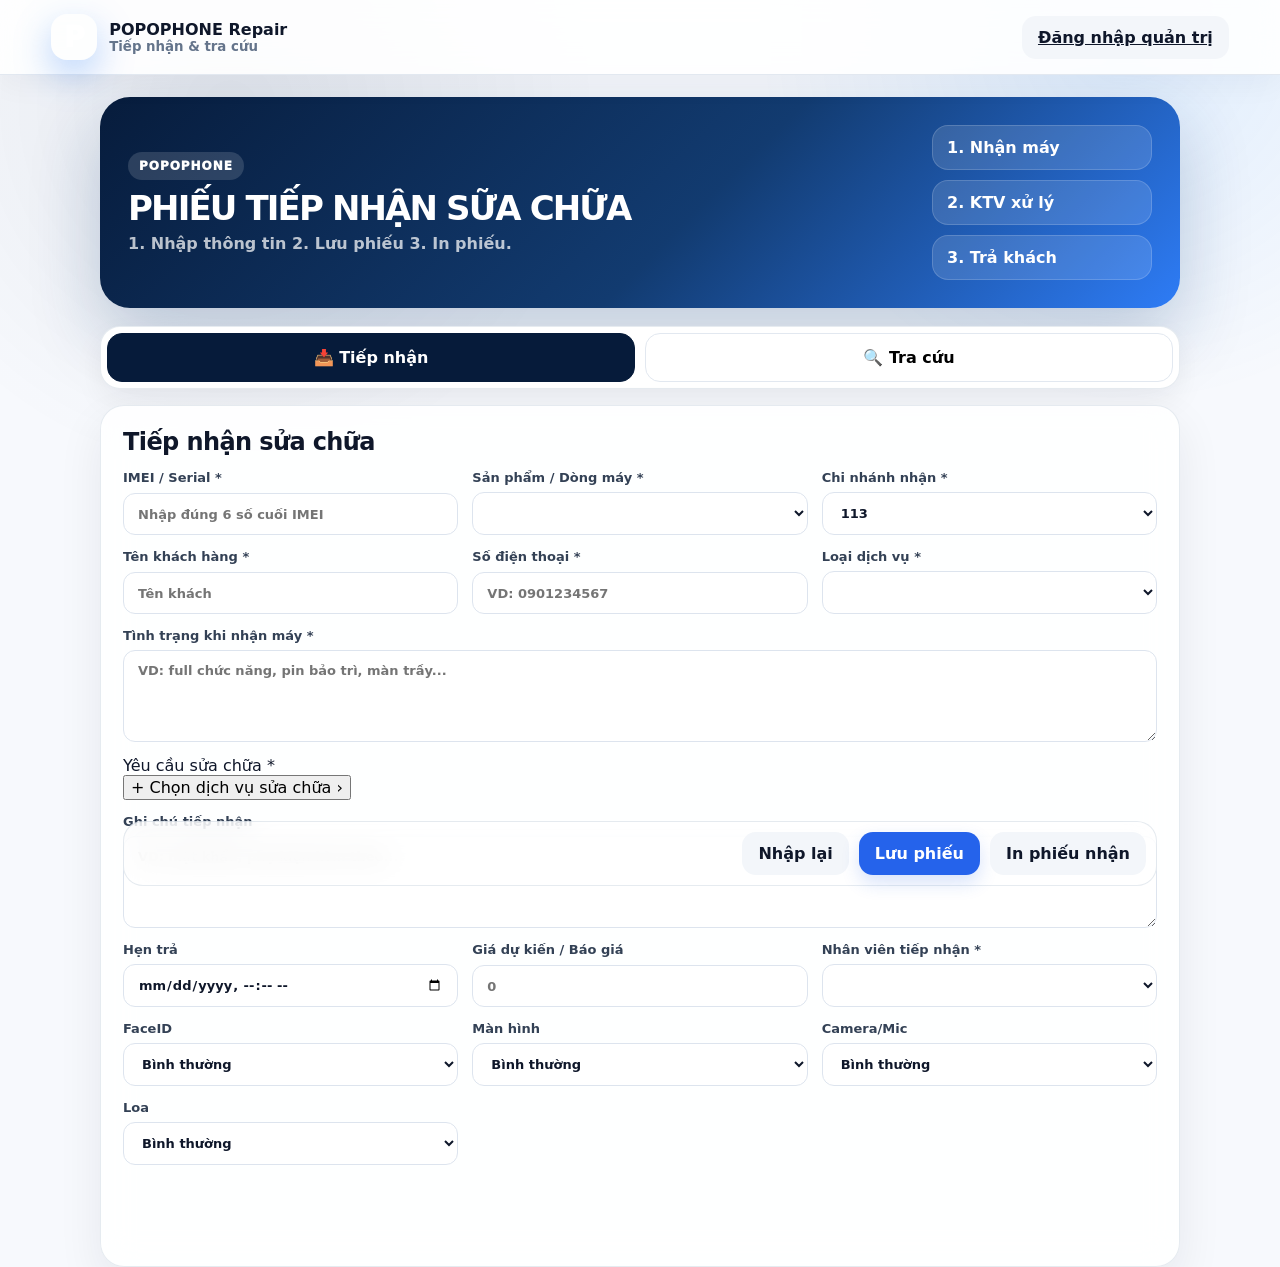
==== index.html @ 1d5d3e1b "Add files via upload" ====
<!DOCTYPE html>
<html lang="vi">
<head>
  <meta charset="UTF-8" />
  <meta name="viewport" content="width=device-width, initial-scale=1.0" />
  <title>POPOPHONE Repair</title>
  <link rel="stylesheet" href="css/style.css?v=16.0-mobile-sheet-ui" />
</head>
<body class="public-body">
  <header class="public-header">
    <div class="public-brand">
      <div class="brand-mark">P</div>
      <div>
        POPOPHONE Repair
        <small>Tiếp nhận & tra cứu</small>
      </div>
    </div>
    <a class="ghost-btn" href="login.html">Đăng nhập quản trị</a>
  </header>

  <main class="public-main">
    <section class="public-hero">
      <div>
        <span class="eyebrow">POPOPHONE</span>
        <h1>PHIẾU TIẾP NHẬN SỮA CHỮA</h1>
        <p>1. Nhập thông tin 2. Lưu phiếu 3. In phiếu.</p>
      </div>
      <div class="public-hero-steps">
        <span>1. Nhận máy</span>
        <span>2. KTV xử lý</span>
        <span>3. Trả khách</span>
      </div>
    </section>
    <div class="mobile-tabs">
      <button class="active" data-public-tab="receive">📥 Tiếp nhận</button>
      <button data-public-tab="search">🔍 Tra cứu</button>
    </div>

    <section id="receive" class="public-tab form-panel">
      <div class="panel-head">
        <div>
          <h2>Tiếp nhận sửa chữa</h2>
        </div>
      </div>

      <form id="receiveForm" class="form-grid">
        <label>
          <span>IMEI / Serial *</span>
          <input name="imei" required inputmode="numeric" maxlength="6" pattern="\d{6}" placeholder="Nhập đúng 6 số cuối IMEI" autocomplete="off" />
          
        </label>

        <label>
          <span>Sản phẩm / Dòng máy *</span>
          <select name="product" id="receiveProduct" required></select>
        </label>

        <label>
          <span>Chi nhánh nhận *</span>
          <select name="branch" required>
            <option>113</option>
            <option>148</option>
          </select>
        </label>

        <label>
          <span>Tên khách hàng *</span>
          <input name="customer" required placeholder="Tên khách" />
        </label>

        <label>
          <span>Số điện thoại *</span>
          <input name="phone" required inputmode="numeric" maxlength="10" pattern="0\d{9}" placeholder="VD: 0901234567" autocomplete="off" />
          
        </label>

        <label>
          <span>Loại dịch vụ *</span>
          <select name="serviceType" id="receiveServiceType" required></select>
        </label>

        <label class="span-3">
          <span>Tình trạng khi nhận máy *</span>
          <textarea name="receiveStatus" required placeholder="VD: full chức năng, pin bảo trì, màn trầy..."></textarea>
        </label>

        <div class="span-3 form-field request-field">
          <span>Yêu cầu sửa chữa *</span>
          <div class="multi-service" id="receiveRequestBox">
            <button type="button" class="multi-service-trigger" id="receiveRequestTrigger" onclick="openServicePicker(event)">
              <span id="receiveRequestTriggerText">+ Chọn dịch vụ sửa chữa</span>
              <span class="multi-service-trigger-arrow" aria-hidden="true">›</span>
            </button>
            <div class="multi-service-tags" id="receiveRequestTags"></div>

          </div>
          <input type="hidden" name="request" id="receiveRequest" value="" />
        </div>

        <label class="span-3">
          <span>Ghi chú tiếp nhận</span>
          <textarea name="receiveNote" placeholder="VD: mật khẩu, phụ kiện kèm theo..."></textarea>
        </label>

        <label>
          <span>Hẹn trả</span>
          <input name="appointment" type="datetime-local" />
        </label>

        <label>
          <span>Giá dự kiến / Báo giá</span>
          <input name="estimate" type="number" placeholder="0" />
        </label>

        <label>
          <span>Nhân viên tiếp nhận *</span>
          <select name="staff" id="receiveStaff" required></select>
        </label>

        <label>
          <span>FaceID</span>
          <select name="faceId">
            <option>Bình thường</option>
            <option>Lỗi</option>
            <option>Không test được</option>
          </select>
        </label>

        <label>
          <span>Màn hình</span>
          <select name="screen">
            <option>Bình thường</option>
            <option>Lỗi</option>
            <option>Không test được</option>
          </select>
        </label>

        <label>
          <span>Camera/Mic</span>
          <select name="cameraMic">
            <option>Bình thường</option>
            <option>Lỗi</option>
            <option>Không test được</option>
          </select>
        </label>

        <label>
          <span>Loa</span>
          <select name="speaker">
            <option>Bình thường</option>
            <option>Lỗi</option>
            <option>Không test được</option>
          </select>
        </label>

        <div class="form-actions">
          <button type="reset" class="ghost-btn">Nhập lại</button>
          <button type="submit" class="primary-btn">Lưu phiếu</button>
          <button id="btnPrint" type="button" class="ghost-btn">In phiếu nhận</button>
        </div>
      </form>
    </section>

    <section id="search" class="public-tab form-panel hidden">
      <div class="panel-head">
        <div>
          <h2>Tra cứu sửa chữa</h2>
          <p>Tìm nhanh theo mã sửa chữa, IMEI, SĐT hoặc tên khách hàng.</p>
        </div>
      </div>

      <div class="search-row" style="grid-template-columns: 1fr auto;">
        <input id="publicKeyword" placeholder="Nhập mã SC / IMEI / SĐT / tên khách" />
        <button class="primary-btn" onclick="publicSearch()">Tìm</button>
      </div>

      <div class="table-wrap">
        <table>
          <thead>
            <tr>
              <th>Mã</th>
              <th>Máy</th>
              <th>Khách</th>
              <th>SĐT</th>
              <th>Dịch vụ sửa chữa</th>
              <th>Trạng thái</th>
              <th>Hẹn trả</th>
              <th>Báo giá</th>
              <th>Thao tác</th>
            </tr>
          </thead>
          <tbody id="publicResults">
            <tr><td colspan="9">Nhập từ khóa để tra cứu.</td></tr>
          </tbody>
        </table>
      </div>
    </section>
  </main>


  <div id="modal" class="modal"></div>
  <div id="printArea" class="print-area"></div>

  <script src="js/config.js"></script>
  <script src="js/mock.js"></script>
  <script src="js/public.js?v=17.0-service-picker"></script>
</body>
</html>
---- css/style.css ----
:root {
  --navy: #061b3a;
  --navy-2: #09295a;
  --blue: #0a84ff;
  --blue-2: #e8f2ff;
  --green: #16a34a;
  --yellow: #f59e0b;
  --red: #ef4444;
  --bg: #f5f7fb;
  --card: #ffffff;
  --text: #0f172a;
  --muted: #64748b;
  --line: #e2e8f0;
  --shadow: 0 24px 60px rgba(15, 23, 42, 0.08);
  --radius: 24px;
}

* {
  box-sizing: border-box;
}

body {
  margin: 0;
  font-family: Inter, ui-sans-serif, system-ui, -apple-system, BlinkMacSystemFont, "Segoe UI", sans-serif;
  background: var(--bg);
  color: var(--text);
}

button,
input,
select,
textarea {
  font: inherit;
}

button {
  cursor: pointer;
}

.hidden {
  display: none !important;
}

.primary-btn,
.ghost-btn,
.danger-btn,
.success-btn {
  border: 0;
  border-radius: 14px;
  padding: 12px 16px;
  font-weight: 800;
  transition: .18s ease;
  white-space: nowrap;
}

.primary-btn {
  background: linear-gradient(135deg, var(--navy), var(--blue));
  color: #fff;
  box-shadow: 0 12px 30px rgba(10, 132, 255, .22);
}

.success-btn {
  background: #dcfce7;
  color: #166534;
}

.danger-btn {
  background: #fee2e2;
  color: #991b1b;
}

.ghost-btn {
  background: #f1f5f9;
  color: #0f172a;
}

.primary-btn:hover,
.ghost-btn:hover,
.success-btn:hover,
.danger-btn:hover {
  transform: translateY(-1px);
}

input,
select,
textarea {
  width: 100%;
  border: 1px solid var(--line);
  border-radius: 14px;
  padding: 12px 14px;
  outline: none;
  background: #fff;
  color: var(--text);
}

textarea {
  min-height: 92px;
  resize: vertical;
}

input:focus,
select:focus,
textarea:focus {
  border-color: var(--blue);
  box-shadow: 0 0 0 4px rgba(10, 132, 255, .12);
}

.login-page {
  min-height: 100vh;
  display: grid;
  place-items: center;
  background:
    radial-gradient(circle at top left, rgba(10, 132, 255, .22), transparent 36%),
    linear-gradient(135deg, #061b3a, #0a2b5f 45%, #f8fafc 45%);
}

.login-shell {
  width: min(460px, calc(100% - 28px));
}

.login-card {
  background: rgba(255, 255, 255, .92);
  backdrop-filter: blur(18px);
  border: 1px solid rgba(255, 255, 255, .72);
  border-radius: 32px;
  box-shadow: var(--shadow);
  padding: 34px;
  text-align: center;
}

.login-logo,
.brand-mark {
  width: 58px;
  height: 58px;
  border-radius: 20px;
  display: grid;
  place-items: center;
  margin: 0 auto 16px;
  background: linear-gradient(135deg, var(--navy), var(--blue));
  color: #fff;
  font-weight: 950;
  font-size: 28px;
}

.login-card h1 {
  margin: 0;
  font-size: 25px;
  letter-spacing: -.6px;
}

.login-card p {
  color: var(--muted);
  margin: 8px 0 22px;
}

.login-form {
  display: grid;
  gap: 12px;
}

.login-demo {
  display: grid;
  gap: 5px;
  margin: 18px 0;
  padding: 14px;
  border-radius: 18px;
  background: #f8fafc;
  color: var(--muted);
  text-align: left;
  font-size: 14px;
}

.back-link {
  color: var(--blue);
  text-decoration: none;
  font-weight: 700;
}

.public-body {
  min-height: 100vh;
  background: #f7f9fd;
}

.public-header {
  position: sticky;
  top: 0;
  z-index: 10;
  display: flex;
  align-items: center;
  justify-content: space-between;
  gap: 14px;
  padding: 14px max(18px, 4vw);
  background: rgba(255, 255, 255, .88);
  backdrop-filter: blur(16px);
  border-bottom: 1px solid var(--line);
}

.public-brand {
  display: flex;
  align-items: center;
  gap: 12px;
  font-weight: 900;
}

.public-brand small {
  display: block;
  color: var(--muted);
  font-weight: 700;
}

.public-main {
  width: min(1080px, calc(100% - 28px));
  margin: 22px auto 60px;
}

.mobile-tabs {
  display: grid;
  grid-template-columns: repeat(2, 1fr);
  gap: 10px;
  margin-bottom: 16px;
}

.mobile-tabs button {
  border: 1px solid var(--line);
  border-radius: 18px;
  background: #fff;
  padding: 14px;
  font-weight: 900;
}

.mobile-tabs button.active {
  background: var(--navy);
  color: #fff;
  border-color: var(--navy);
}

.panel,
.form-panel,
.detail-card {
  background: var(--card);
  border: 1px solid var(--line);
  border-radius: var(--radius);
  box-shadow: 0 14px 44px rgba(15, 23, 42, .05);
}

.form-panel {
  padding: 22px;
}

.panel {
  padding: 20px;
}

.panel-head {
  display: flex;
  align-items: flex-start;
  justify-content: space-between;
  gap: 12px;
  margin-bottom: 16px;
}

.panel h2,
.panel h3,
.form-panel h2,
.form-panel h3 {
  margin: 0;
  letter-spacing: -.4px;
}

.panel p,
.form-panel p {
  color: var(--muted);
  margin: 6px 0 0;
}

.form-grid {
  display: grid;
  grid-template-columns: repeat(3, 1fr);
  gap: 14px;
}

.form-grid label {
  display: grid;
  gap: 7px;
  font-size: 13px;
  color: var(--muted);
  font-weight: 800;
}

.span-2 {
  grid-column: span 2;
}

.span-3 {
  grid-column: 1 / -1;
}

.form-actions {
  display: flex;
  gap: 10px;
  justify-content: flex-end;
  grid-column: 1 / -1;
}

.search-row,
.filter-row {
  display: grid;
  grid-template-columns: 2fr repeat(5, 1fr) auto;
  gap: 10px;
  margin-bottom: 14px;
}

.app-shell {
  display: grid;
  grid-template-columns: 280px 1fr;
  min-height: 100vh;
}

.sidebar {
  position: sticky;
  top: 0;
  height: 100vh;
  padding: 22px;
  background: #071b38;
  color: #fff;
  display: flex;
  flex-direction: column;
  gap: 22px;
}

.brand {
  display: flex;
  align-items: center;
  gap: 12px;
}

.brand-mark {
  margin: 0;
  width: 46px;
  height: 46px;
  border-radius: 16px;
  background: rgba(255, 255, 255, .13);
}

.brand h1 {
  margin: 0;
  font-size: 18px;
}

.brand p {
  margin: 2px 0 0;
  color: rgba(255, 255, 255, .7);
  font-size: 13px;
}

.nav {
  display: grid;
  gap: 8px;
}

.nav button {
  text-align: left;
  border: 0;
  padding: 13px 14px;
  border-radius: 16px;
  color: rgba(255, 255, 255, .82);
  background: transparent;
  font-weight: 800;
}

.nav button.active,
.nav button:hover {
  background: rgba(255, 255, 255, .12);
  color: #fff;
}

.user-card {
  margin-top: auto;
  padding: 14px;
  border-radius: 18px;
  background: rgba(255, 255, 255, .1);
}

.user-card b,
.user-card small {
  display: block;
}

.user-card small {
  color: rgba(255, 255, 255, .68);
  margin: 4px 0 12px;
}

.content {
  padding: 24px;
  overflow: hidden;
}

.topbar {
  display: flex;
  justify-content: space-between;
  gap: 16px;
  align-items: center;
  margin-bottom: 20px;
}

.topbar h1 {
  margin: 0;
  font-size: 28px;
  letter-spacing: -.7px;
}

.topbar p {
  margin: 5px 0 0;
  color: var(--muted);
}

.top-actions {
  display: flex;
  gap: 10px;
}

.tab {
  display: none;
}

.tab.active {
  display: block;
}

.kpi-grid {
  display: grid;
  grid-template-columns: repeat(5, 1fr);
  gap: 14px;
  margin-bottom: 16px;
}

.kpi-card {
  background: #fff;
  border: 1px solid var(--line);
  border-radius: 22px;
  padding: 18px;
  box-shadow: 0 12px 34px rgba(15, 23, 42, .05);
}

.kpi-card span {
  display: block;
  color: var(--muted);
  font-weight: 800;
  font-size: 13px;
}

.kpi-card b {
  display: block;
  margin-top: 8px;
  font-size: 28px;
  letter-spacing: -.9px;
}

.kpi-card.danger b {
  color: var(--red);
}

.kpi-card.warn b {
  color: var(--yellow);
}

.dashboard-grid-2 {
  display: grid;
  grid-template-columns: 1.1fr .9fr;
  gap: 16px;
  margin-bottom: 16px;
}

.dashboard-grid-3 {
  display: grid;
  grid-template-columns: repeat(3, 1fr);
  gap: 16px;
  margin-bottom: 16px;
}

.full-width {
  grid-column: 1 / -1;
  margin-bottom: 16px;
}

.table-wrap {
  width: 100%;
  overflow-x: auto;
  border: 1px solid var(--line);
  border-radius: 18px;
  background: #fff;
}

table {
  width: 100%;
  border-collapse: collapse;
  min-width: 860px;
}

th,
td {
  padding: 13px 14px;
  border-bottom: 1px solid var(--line);
  text-align: left;
  vertical-align: middle;
  white-space: nowrap;
}

th {
  background: #f8fafc;
  color: #475569;
  font-size: 12px;
  text-transform: uppercase;
  letter-spacing: .04em;
}

tbody tr:hover {
  background: #f8fafc;
}

.status-pill,
.role-pill {
  display: inline-flex;
  align-items: center;
  border-radius: 999px;
  padding: 6px 10px;
  background: #f1f5f9;
  font-size: 12px;
  font-weight: 900;
}

.status-pill.done {
  background: #dcfce7;
  color: #166534;
}

.status-pill.wait {
  background: #fef3c7;
  color: #92400e;
}

.status-pill.danger {
  background: #fee2e2;
  color: #991b1b;
}

.action-group {
  display: flex;
  gap: 7px;
}

.action-group button {
  padding: 8px 10px;
  border-radius: 11px;
  border: 1px solid var(--line);
  background: #fff;
  font-weight: 800;
}

.rank-list,
.service-type-list {
  display: grid;
  gap: 10px;
}

.rank-row,
.type-row {
  display: grid;
  grid-template-columns: 1fr auto;
  gap: 12px;
  align-items: center;
}

.type-bar {
  grid-column: 1 / -1;
  height: 9px;
  background: #e2e8f0;
  border-radius: 999px;
  overflow: hidden;
}

.type-bar i {
  display: block;
  height: 100%;
  background: linear-gradient(90deg, var(--navy), var(--blue));
}

.matrix-toolbar {
  display: grid;
  grid-template-columns: 1.4fr 1.4fr 120px;
  gap: 10px;
  margin-bottom: 12px;
}

.matrix-table th:first-child,
.matrix-table td:first-child {
  position: sticky;
  left: 0;
  background: #fff;
  z-index: 2;
  font-weight: 900;
}

.matrix-table th:first-child {
  background: #f8fafc;
}

.heat-0 {
  background: #fff;
}

.heat-1 {
  background: #eff6ff;
}

.heat-2 {
  background: #bfdbfe;
}

.heat-3 {
  background: #60a5fa;
  color: #fff;
  font-weight: 900;
}

.heat-4 {
  background: #1d4ed8;
  color: #fff;
  font-weight: 900;
}

.material-summary {
  display: grid;
  grid-template-columns: repeat(3, 1fr);
  gap: 10px;
  margin-bottom: 12px;
}

.material-summary div {
  padding: 14px;
  border-radius: 18px;
  background: #f8fafc;
}

.mobile-list {
  display: grid;
  gap: 10px;
}

.job-card {
  border: 1px solid var(--line);
  border-radius: 20px;
  background: #fff;
  padding: 14px;
  display: grid;
  gap: 10px;
}

.job-card h3 {
  margin: 0;
  font-size: 18px;
}

.job-meta {
  display: grid;
  grid-template-columns: repeat(2, 1fr);
  gap: 8px;
  color: var(--muted);
  font-size: 13px;
}

.modal {
  position: fixed;
  inset: 0;
  z-index: 50;
  display: none;
  align-items: center;
  justify-content: center;
  background: rgba(2, 6, 23, .58);
  padding: 18px;
}

.modal.show {
  display: flex;
}

.modal-card {
  width: min(1000px, 100%);
  max-height: 92vh;
  overflow: auto;
  background: #fff;
  border-radius: 28px;
  box-shadow: var(--shadow);
  padding: 22px;
}

.detail-hero {
  display: flex;
  justify-content: space-between;
  gap: 14px;
  padding: 18px;
  border-radius: 22px;
  background: linear-gradient(135deg, #f8fafc, #eef6ff);
  margin-bottom: 16px;
}

.timeline {
  display: grid;
  gap: 10px;
}

.timeline-row {
  display: grid;
  grid-template-columns: 130px 1fr;
  gap: 12px;
  align-items: start;
  border-left: 3px solid #dbeafe;
  padding-left: 12px;
}

.toast {
  position: fixed;
  right: 18px;
  bottom: 18px;
  z-index: 80;
  transform: translateY(20px);
  opacity: 0;
  pointer-events: none;
  background: #0f172a;
  color: #fff;
  border-radius: 16px;
  padding: 14px 16px;
  box-shadow: var(--shadow);
  transition: .18s ease;
  font-weight: 800;
}

.toast.show {
  transform: translateY(0);
  opacity: 1;
}

.toast.error {
  background: #991b1b;
}

.print-area {
  display: none;
}

@media print {
  body * {
    visibility: hidden;
  }

  .print-area,
  .print-area * {
    visibility: visible;
  }

  .print-area {
    display: block;
    position: absolute;
    inset: 0;
    padding: 24px;
    background: #fff;
  }
}

@media (max-width: 980px) {
  .app-shell {
    grid-template-columns: 1fr;
  }

  .sidebar {
    position: static;
    height: auto;
    padding: 12px;
    flex-direction: row;
    align-items: center;
    overflow-x: auto;
  }

  .brand p,
  .user-card {
    display: none;
  }

  .nav {
    display: flex;
    overflow-x: auto;
  }

  .nav button {
    white-space: nowrap;
  }

  .content {
    padding: 14px;
  }

  .topbar {
    align-items: flex-start;
    flex-direction: column;
  }

  .kpi-grid,
  .dashboard-grid-2,
  .dashboard-grid-3,
  .form-grid {
    grid-template-columns: 1fr;
  }

  .span-2,
  .span-3 {
    grid-column: auto;
  }

  .search-row,
  .filter-row,
  .matrix-toolbar {
    grid-template-columns: 1fr;
  }

  .desktop-only {
    display: none !important;
  }

  .panel,
  .form-panel {
    padding: 16px;
    border-radius: 20px;
  }

  .kpi-card b {
    font-size: 24px;
  }
}

/* V9.1 FINAL + Multi Service/Material */
.modal-card.wide{max-width:980px;width:min(980px,96vw)}
.kpi-grid.compact{grid-template-columns:repeat(auto-fit,minmax(145px,1fr));gap:12px}
.check-list{max-height:320px;overflow:auto;border:1px solid #e5e7eb;border-radius:16px;padding:10px;background:#f8fafc;display:grid;grid-template-columns:repeat(auto-fit,minmax(210px,1fr));gap:8px}
.check-row{display:grid;grid-template-columns:auto 1fr auto;gap:8px;align-items:center;padding:10px;border-radius:12px;background:#fff;border:1px solid #eef2f7;cursor:pointer}
.check-row:hover{border-color:#0a84ff;box-shadow:0 6px 16px rgba(15,23,42,.08)}
.check-row input{width:auto;margin:0}
.check-row small{color:#64748b;font-size:12px}
.sub-head{display:flex;justify-content:space-between;align-items:center;margin:8px 0 10px}
.material-lines{display:flex;flex-direction:column;gap:8px}
.material-row{display:grid;grid-template-columns:1fr 1.7fr .6fr .9fr 1fr auto;gap:8px;align-items:center;padding:10px;border:1px solid #e5e7eb;border-radius:14px;background:#f8fafc}
.cost-preview{margin-top:12px;display:flex;gap:14px;justify-content:flex-end;color:#334155}
.cost-preview b{color:#0f172a}
@media(max-width:760px){.material-row{grid-template-columns:1fr}.check-list{grid-template-columns:1fr}.modal-card.wide{width:96vw}.top-summary-grid{grid-template-columns:1fr!important}}

/* V9.1 public search service visibility */
.service-cell {
  max-width: 260px;
  min-width: 180px;
  white-space: normal;
  line-height: 1.45;
  font-weight: 700;
  color: #0f2748;
}
@media (max-width: 760px) {
  .service-cell { min-width: 220px; }
}

/* V9.2 Enterprise timeline + permission UI */
.lock-note{color:#64748b;font-size:11px;font-weight:700}
.job-head{display:flex;align-items:flex-start;justify-content:space-between;gap:12px}
.detail-header{display:flex;align-items:flex-start;justify-content:space-between;gap:16px;padding-bottom:16px;border-bottom:1px solid #e5e7eb;margin-bottom:16px}
.detail-header h2{margin:0 0 4px;font-size:24px;color:#0f172a}
.detail-header p{margin:0;color:#64748b}
.detail-grid{display:grid;grid-template-columns:repeat(3,minmax(0,1fr));gap:16px;margin:16px 0}
.detail-grid section{background:#f8fafc;border:1px solid #e5e7eb;border-radius:18px;padding:16px}
.detail-grid h3,.timeline-box h3{margin:0 0 10px;color:#0f172a}
.detail-grid p{margin:6px 0;color:#334155}
.detail-grid ul{margin:0;padding-left:18px;color:#334155;line-height:1.7}
.timeline-box{margin-top:16px;background:#fff;border:1px solid #e5e7eb;border-radius:20px;padding:18px}
.timeline{position:relative;display:flex;flex-direction:column;gap:14px}
.timeline-item{display:grid;grid-template-columns:22px 1fr;gap:10px;position:relative}
.timeline-item:before{content:"";position:absolute;left:10px;top:20px;bottom:-18px;width:2px;background:#e2e8f0}
.timeline-item:last-child:before{display:none}
.timeline-dot{width:12px;height:12px;border-radius:999px;background:#0a84ff;margin-top:4px;box-shadow:0 0 0 4px #dbeafe}
.timeline-item b{display:block;color:#0f172a;margin-bottom:4px}
.timeline-item p{margin:0;color:#334155}
.timeline-item small{color:#64748b}
@media(max-width:900px){.detail-grid{grid-template-columns:1fr}.detail-header{flex-direction:column}.detail-header h2{font-size:20px}}


/* V9.2 Enterprise final polish - work queues + modern lists */
.queue-section { margin: 0 0 18px; }
.queue-section h3 { display:flex; align-items:center; justify-content:space-between; margin: 0 0 10px; font-size: 16px; color: #0f172a; }
.queue-section h3 span { background:#eff6ff; color:#0b4aa2; border:1px solid #dbeafe; padding:4px 10px; border-radius:999px; font-size:12px; }
.queue-grid, .cost-board { display:grid; grid-template-columns: repeat(auto-fill,minmax(310px,1fr)); gap: 12px; }
.modern-card { border:1px solid #e2e8f0; background: linear-gradient(180deg,#ffffff,#fbfdff); box-shadow: 0 10px 24px rgba(15,23,42,.05); transition:.16s ease; }
.modern-card:hover { transform: translateY(-1px); box-shadow: 0 14px 32px rgba(15,23,42,.09); border-color:#bfdbfe; }
.job-head p { margin: 4px 0 0; color:#64748b; font-size:12px; }
.warning-line { display:flex; flex-wrap:wrap; gap:6px; }
.warn-chip { display:inline-flex; align-items:center; border-radius:999px; background:#fff7ed; color:#9a3412; border:1px solid #fed7aa; padding:5px 8px; font-size:12px; font-weight:800; }
.data-chip.lock { display:inline-flex; margin-top:6px; padding:3px 8px; border-radius:999px; background:#f1f5f9; color:#64748b; font-size:11px; font-weight:900; }
.code-text { letter-spacing:.02em; color:#0f2748; }
.mini-btn { border:1px solid #dbe3ef!important; background:#fff!important; color:#0f172a; border-radius:12px!important; padding:8px 11px!important; font-weight:900!important; }
.mini-btn.primary { background:#0a84ff!important; border-color:#0a84ff!important; color:#fff!important; }
.mini-btn.money { background:#0f2748!important; border-color:#0f2748!important; color:#fff!important; }
.mini-btn.done { background:#16a34a!important; border-color:#16a34a!important; color:#fff!important; }
.repair-table th, .repair-table td { padding: 12px 13px; }
.repair-table tbody tr { transition:.12s ease; }
.repair-table tbody tr:hover { background:#f0f7ff; }
.cost-card { display:grid; gap:9px; padding:14px; border-radius:20px; }
.cost-line { display:flex; justify-content:space-between; align-items:center; gap:12px; padding:8px 10px; border-radius:13px; background:#f8fafc; color:#475569; }
.cost-line b { color:#0f172a; }
@media (max-width: 760px) {
  .queue-grid, .cost-board { grid-template-columns:1fr; }
  .action-group { flex-wrap:wrap; }
}

/* Patch: fix KPI money overflow + admin finance cards */
.kpi-card {
  min-width: 0;
  overflow: hidden;
}
.kpi-card b {
  max-width: 100%;
  white-space: nowrap;
  overflow: hidden;
  text-overflow: ellipsis;
  font-size: clamp(20px, 1.8vw, 28px);
  letter-spacing: -0.6px;
}
.kpi-grid.compact {
  grid-template-columns: repeat(auto-fit, minmax(170px, 1fr));
}
.kpi-card.success b {
  color: #16a34a;
}
.table-wrap table {
  min-width: 760px;
}
#businessGrid .kpi-card b {
  font-size: clamp(19px, 1.55vw, 26px);
}
@media (max-width: 900px) {
  .kpi-grid.compact {
    grid-template-columns: repeat(auto-fit, minmax(150px, 1fr));
  }
  .kpi-card b {
    font-size: 22px;
  }
}

/* ===== POPOPHONE Repair 10/10 Polish Pack ===== */
:root {
  --soft-blue: #edf6ff;
  --soft-green: #ecfdf3;
  --soft-red: #fff1f2;
}

body::before {
  content: "";
  position: fixed;
  inset: 0;
  pointer-events: none;
  background:
    radial-gradient(circle at 88% 4%, rgba(10,132,255,.10), transparent 26%),
    radial-gradient(circle at 18% 12%, rgba(6,27,58,.08), transparent 28%);
  z-index: -1;
}

.panel,
.form-panel,
.detail-card,
.modal-card {
  border-color: rgba(226,232,240,.9);
  box-shadow: 0 18px 48px rgba(15,23,42,.07);
}

.sidebar {
  background:
    radial-gradient(circle at 20% 0%, rgba(10,132,255,.22), transparent 34%),
    linear-gradient(180deg, #061b3a 0%, #07172f 100%);
}

.nav button.active {
  background: linear-gradient(135deg, rgba(255,255,255,.20), rgba(255,255,255,.08));
  box-shadow: inset 3px 0 0 #60a5fa;
}

.kpi-card {
  position: relative;
  overflow: hidden;
}

.kpi-card::after {
  content: "";
  position: absolute;
  right: -22px;
  top: -22px;
  width: 74px;
  height: 74px;
  border-radius: 50%;
  background: rgba(10,132,255,.09);
}

.kpi-card.success b { color: var(--green); }
.kpi-card.warn b { color: var(--yellow); }

.rank-row,
.type-row,
.modern-card {
  padding: 12px;
  border: 1px solid var(--line);
  border-radius: 18px;
  background: linear-gradient(180deg, #fff, #fbfdff);
}

.table-wrap table tbody tr:nth-child(even) { background: #fbfdff; }
.code-text { color: var(--navy); letter-spacing: .02em; }
.service-cell { max-width: 280px; white-space: normal; line-height: 1.45; }
.warn-chip { display:inline-flex; margin: 2px; }

.receipt-sheet {
  width: 148mm;
  min-height: 210mm;
  margin: 0 auto;
  padding: 10mm;
  color: #0f172a;
  background: #fff;
  font-family: Arial, sans-serif;
  border: 1px solid #e2e8f0;
}
.receipt-top {
  display: flex;
  justify-content: space-between;
  gap: 16px;
  border-bottom: 3px solid #061b3a;
  padding-bottom: 12px;
}
.receipt-logo {
  width: 38px;
  height: 38px;
  border-radius: 12px;
  display: inline-grid;
  place-items: center;
  background: #061b3a;
  color: #fff;
  font-weight: 900;
  font-size: 22px;
  margin-right: 8px;
  vertical-align: middle;
}
.receipt-top h1 { display:inline-block; margin: 0; font-size: 22px; letter-spacing: -.5px; }
.receipt-top p { margin: 5px 0 0; color: #475569; font-weight: 700; }
.receipt-code { text-align: right; }
.receipt-code span,
.receipt-grid span,
.receipt-box span,
.receipt-price span { display:block; color:#64748b; font-size:11px; font-weight:800; text-transform:uppercase; letter-spacing:.04em; }
.receipt-code b { display:block; font-size:24px; color:#061b3a; margin: 4px 0; }
.receipt-code small { color:#64748b; font-weight:700; }
.receipt-sheet h2 { text-align:center; margin: 16px 0; font-size: 18px; letter-spacing:.04em; }
.receipt-grid { display:grid; grid-template-columns:1fr 1fr; gap:8px; }
.receipt-grid div,
.receipt-box,
.receipt-price { border:1px solid #e2e8f0; border-radius:10px; padding:9px; }
.receipt-grid b { display:block; margin-top:4px; font-size:13px; }
.receipt-box { margin-top:8px; }
.receipt-box p { margin: 5px 0 0; min-height: 22px; color:#0f172a; }
.receipt-tests { display:grid; grid-template-columns:repeat(4,1fr); gap:8px; margin-top:10px; }
.receipt-test { border-radius:10px; padding:8px; border:1px solid #e2e8f0; }
.receipt-test span { display:block; color:#64748b; font-size:11px; font-weight:800; }
.receipt-test b { display:block; margin-top:3px; font-size:12px; }
.receipt-test.ok { background:#ecfdf3; }
.receipt-test.warn { background:#fffbeb; }
.receipt-test.bad { background:#fff1f2; }
.receipt-price { margin-top:10px; display:flex; align-items:center; justify-content:space-between; background:#f8fafc; }
.receipt-price b { font-size:20px; color:#061b3a; }
.receipt-note { margin: 12px 0; padding-left: 18px; color:#475569; font-size:12px; line-height:1.5; }
.receipt-sign { display:grid; grid-template-columns:1fr 1fr; gap:18px; margin-top:28px; text-align:center; }
.receipt-sign div { min-height:72px; border-top:1px dashed #94a3b8; padding-top:8px; }
.receipt-sign b, .receipt-sign span { display:block; }
.receipt-sign span { color:#64748b; font-size:12px; margin-top:4px; }

@media print {
  @page { size: A5 portrait; margin: 0; }
  body { background: #fff !important; }
  .print-area { padding: 0 !important; }
  .receipt-sheet { border: 0; box-shadow: none; width: 148mm; min-height: 210mm; }
}

/* V10.2 compact work queues */
.list-summary {
  display: inline-flex;
  align-items: center;
  gap: 6px;
  padding: 9px 12px;
  margin: 8px 0 12px;
  border: 1px solid var(--border);
  border-radius: 12px;
  background: #f8fafc;
  color: #475569;
  font-size: 13px;
}
.compact-table-wrap {
  width: 100%;
  overflow: auto;
  border: 1px solid var(--border);
  border-radius: 16px;
  background: #fff;
}
.compact-action-table {
  min-width: 1080px;
  border: 0;
}
.compact-action-table th {
  position: sticky;
  top: 0;
  z-index: 2;
  background: #f1f5f9;
  white-space: nowrap;
}
.compact-action-table td {
  vertical-align: middle;
  padding: 10px 12px;
}
.compact-action-table tr:hover td {
  background: #f8fafc;
}
.compact-action-table .service-cell {
  max-width: 220px;
  white-space: normal;
}
.warning-cell {
  min-width: 150px;
}
.warning-cell .warn-chip {
  margin: 2px 3px 2px 0;
}
.compact-actions {
  flex-wrap: nowrap;
  gap: 5px;
}
.compact-actions .mini-btn {
  padding: 7px 9px;
  white-space: nowrap;
}
.cost-list-table {
  min-width: 1220px;
}
@media (max-width: 768px) {
  .list-summary { display: flex; width: 100%; }
  .compact-action-table { min-width: 980px; }
  .cost-list-table { min-width: 1120px; }
}

/* V10.3 - receive form validation helpers */
.field-hint {
  display: block;
  margin-top: 6px;
  color: #64748b;
  font-size: 12px;
  line-height: 1.35;
}
input.input-error, textarea.input-error, select.input-error {
  border-color: #dc2626 !important;
  box-shadow: 0 0 0 3px rgba(220, 38, 38, .12) !important;
  background: #fff7f7;
}
.field-error-text {
  display: block;
  margin-top: 6px;
  color: #b91c1c;
  font-size: 12px;
  font-weight: 700;
}

.receipt-print-frame {
  position: fixed;
  right: 0;
  bottom: 0;
  width: 0;
  height: 0;
  border: 0;
  opacity: 0;
  pointer-events: none;
}

.primary-btn:disabled,
.ghost-btn:disabled {
  opacity: .65;
  cursor: not-allowed;
}
.primary-btn.is-loading {
  position: relative;
  pointer-events: none;
}
.print-success-panel {
  margin-bottom: 14px;
  padding: 14px;
  border-radius: 18px;
  border: 1px solid rgba(22, 163, 74, .22);
  background: linear-gradient(135deg, rgba(22, 163, 74, .10), rgba(37, 99, 235, .08));
  display: flex;
  align-items: center;
  justify-content: space-between;
  gap: 12px;
}
.print-success-panel p {
  margin: 4px 0 0;
  color: var(--muted);
}
@media (max-width: 640px) {
  .print-success-panel { align-items: stretch; flex-direction: column; }
}

/* V10.8 - show saved receipt immediately before printing */
.receipt-preview-panel {
  display: block;
  padding: 16px;
  border-color: rgba(22, 163, 74, .28);
}
.receipt-preview-head {
  display: flex;
  align-items: flex-start;
  justify-content: space-between;
  gap: 14px;
  margin-bottom: 14px;
}
.receipt-preview-actions {
  display: flex;
  gap: 8px;
  flex-wrap: wrap;
  justify-content: flex-end;
}
.receipt-preview-scroll {
  max-height: 72vh;
  overflow: auto;
  padding: 14px;
  border: 1px dashed var(--border);
  border-radius: 16px;
  background: #f8fafc;
}
.receipt-preview-scroll .receipt-sheet {
  transform-origin: top center;
}
@media (max-width: 720px) {
  .receipt-preview-head {
    flex-direction: column;
  }
  .receipt-preview-actions {
    width: 100%;
  }
  .receipt-preview-actions button {
    flex: 1;
  }
  .receipt-preview-scroll {
    padding: 8px;
  }
  .receipt-preview-scroll .receipt-sheet {
    width: 100%;
    min-height: auto;
    padding: 12px;
  }
}
@media print {
  .receipt-preview-panel { display: none !important; }
}


/* V10.9 - Weekly report export */
.report-filter-row { grid-template-columns: 1fr 1fr 1fr auto; }
.report-preview-wrap { margin-top: 16px; background: #f1f5f9; border: 1px solid var(--line); border-radius: 22px; padding: 16px; overflow:auto; }
.weekly-report-sheet { width: 210mm; min-height: 297mm; margin: 0 auto; background:#fff; color:#0f172a; border:1px solid #e2e8f0; border-radius: 14px; padding: 16mm; box-shadow: 0 18px 50px rgba(15,23,42,.12); }
.report-title { display:flex; justify-content:space-between; gap:18px; align-items:flex-start; border-bottom:3px solid #061b3a; padding-bottom:12px; margin-bottom:14px; }
.report-title h1 { margin:0; color:#061b3a; font-size:28px; letter-spacing:-.04em; }
.report-title p { margin:3px 0 0; font-weight:900; color:#1d4ed8; }
.report-title div:last-child { text-align:right; display:grid; gap:5px; color:#475569; }
.report-title div:last-child b { color:#0f172a; font-size:14px; }
.report-title span { font-size:12px; font-weight:700; }
.report-kpis { display:grid; grid-template-columns:repeat(5, 1fr); gap:8px; margin-bottom:14px; }
.report-kpis div { border:1px solid #dbeafe; background:#f8fafc; border-radius:12px; padding:10px; }
.report-kpis span { display:block; color:#64748b; font-size:11px; font-weight:900; text-transform:uppercase; }
.report-kpis b { display:block; margin-top:5px; font-size:18px; color:#061b3a; }
.report-grid { display:grid; grid-template-columns:1fr 1fr; gap:12px; }
.report-box { border:1px solid #e2e8f0; border-radius:14px; padding:10px; break-inside: avoid; }
.report-box.full { grid-column:1 / -1; }
.report-box h4 { margin:0 0 8px; color:#061b3a; }
.report-box table { width:100%; border-collapse:collapse; font-size:11.5px; }
.report-box th, .report-box td { border:1px solid #e2e8f0; padding:6px; text-align:left; }
.report-box th { background:#f8fafc; color:#334155; }
.report-matrix th, .report-matrix td { text-align:center; }
.report-matrix th:first-child, .report-matrix td:first-child { text-align:left; }
.report-note { margin-top:12px; border:1px solid #e2e8f0; border-radius:14px; padding:10px; background:#f8fafc; }
.report-note p { margin:6px 0 0; color:#334155; line-height:1.5; }
.report-sign { display:grid; grid-template-columns:1fr 1fr; gap:30px; margin-top:30px; text-align:center; }
.report-sign div { min-height:70px; border-top:1px dashed #94a3b8; padding-top:8px; }
.report-sign b, .report-sign span { display:block; }
.report-sign span { color:#64748b; font-size:12px; margin-top:4px; }
@media (max-width: 900px) {
  .report-filter-row { grid-template-columns: 1fr; }
  .weekly-report-sheet { width: 100%; min-width: 760px; padding: 18px; }
}
@media print {
  @page { size: A4 portrait; margin: 8mm; }
  .weekly-report-sheet { width: auto !important; min-height: auto !important; border:0 !important; border-radius:0 !important; box-shadow:none !important; padding: 0 !important; }
  .report-preview-wrap { background:#fff !important; border:0 !important; padding:0 !important; }
}

/* V10.12 - Fix ma trận và báo cáo PDF không tràn */
.matrix-table.matrix-transposed th:first-child,
.matrix-table.matrix-transposed td:first-child {
  min-width: 190px;
  position: sticky;
  left: 0;
  z-index: 1;
  background: #fff;
}
.matrix-table.matrix-transposed thead th:first-child {
  z-index: 2;
  background: #f8fafc;
}
.matrix-table.matrix-transposed th:not(:first-child),
.matrix-table.matrix-transposed td:not(:first-child) {
  min-width: 86px;
  text-align: center;
}
.report-table-note {
  margin: 6px 0 0;
  color: #64748b;
  font-size: 10px;
  font-weight: 700;
}
.report-matrix-transposed {
  table-layout: fixed;
  width: 100%;
}
.report-matrix-transposed th,
.report-matrix-transposed td {
  font-size: 9.2px;
  padding: 4px 3px;
  white-space: normal;
  word-break: break-word;
  line-height: 1.25;
  text-align: center;
}
.report-matrix-transposed th:first-child,
.report-matrix-transposed td:first-child {
  width: 24%;
  text-align: left;
}
@media print {
  @page { size: A4 landscape; margin: 7mm; }
  .weekly-report-sheet {
    font-size: 10px !important;
  }
  .report-title { margin-bottom: 8px !important; padding-bottom: 8px !important; }
  .report-title h1 { font-size: 22px !important; }
  .report-kpis { gap: 6px !important; margin-bottom: 8px !important; }
  .report-kpis div { padding: 6px !important; border-radius: 8px !important; }
  .report-kpis b { font-size: 13px !important; }
  .report-grid { gap: 8px !important; }
  .report-box { padding: 7px !important; border-radius: 10px !important; }
  .report-box h4 { margin-bottom: 5px !important; font-size: 12px !important; }
  .report-box table { font-size: 9.5px !important; }
  .report-box th, .report-box td { padding: 3.5px !important; }
  .report-note { padding: 7px !important; margin-top: 8px !important; }
  .report-sign { margin-top: 18px !important; }
  .report-matrix-transposed th,
  .report-matrix-transposed td { font-size: 8.4px !important; padding: 3px 2px !important; }
  .report-table-note { font-size: 8px !important; }
}

/* V10.20 - NCC vật tư */
.supplier-grid{display:grid;grid-template-columns:repeat(auto-fit,minmax(240px,1fr));gap:14px}
.supplier-card{background:#fff;border:1px solid #e5e7eb;border-radius:16px;padding:14px;box-shadow:0 8px 24px rgba(15,23,42,.04)}
.supplier-card h4{margin:0 0 6px;font-size:16px;color:#0f172a}
.supplier-card p{margin:0 0 10px;color:#64748b;font-size:13px}
.supplier-materials{display:flex;flex-wrap:wrap;gap:8px}
.supplier-materials span{background:#eef2ff;border:1px solid #dbe3ff;color:#1e3a8a;border-radius:999px;padding:6px 9px;font-size:12px}
.supplier-materials b{margin-left:4px;color:#0f172a}

/* Hoa hồng kỹ thuật */
.warn-row { background: #fff7ed; }
.warn-row td { border-color: #fed7aa; }

/* V10.26 - Máy gửi xử lý / đối chiếu công kỹ thuật */
.sent-repair-form {
  align-items: end;
}
.sent-repair-form select,
.sent-repair-form input {
  min-height: 48px;
}
#sentRepairKpis.kpi-grid.compact {
  margin-bottom: 14px;
}
#sentRepairList table th,
#sentRepairList table td,
#salaryAuditTable table th,
#salaryAuditTable table td {
  vertical-align: middle;
}
#sentRepairList .status-pill.done,
#salaryAuditTable .status-pill.done {
  background: #dcfce7;
  color: #166534;
}
#sentRepairList .status-pill.wait,
#salaryAuditTable .status-pill.wait {
  background: #eff6ff;
  color: #1d4ed8;
}
#sentRepairList .status-pill.warn,
#salaryAuditTable .status-pill.warn {
  background: #ffedd5;
  color: #9a3412;
}
#sentRepairList .status-pill.danger,
#salaryAuditTable .status-pill.danger {
  background: #fee2e2;
  color: #991b1b;
}


/* V10.30 - PDF xác nhận hoa hồng kỹ thuật */
.commission-report-sheet { width: 210mm; min-height: 297mm; margin: 0 auto; background:#fff; color:#0f172a; border:1px solid #e2e8f0; border-radius:14px; padding:14mm; box-shadow:0 18px 50px rgba(15,23,42,.12); }
.commission-report-sheet .report-title { display:flex; justify-content:space-between; gap:18px; align-items:flex-start; border-bottom:2px solid #1e3a8a; padding-bottom:14px; margin-bottom:14px; }
.commission-report-sheet .report-title h1 { margin:0; color:#1e3a8a; letter-spacing:.08em; }
.commission-report-sheet .report-title p { margin:4px 0 0; font-weight:800; }
.commission-report-sheet .report-title span { display:block; margin-top:6px; color:#475569; }
@media print {
  .commission-report-sheet { width:auto !important; min-height:auto !important; border:0 !important; border-radius:0 !important; box-shadow:none !important; padding:0 !important; }
}

/* =========================================================
   POPO OS V11 - premium operation UI layer
   ========================================================= */
:root {
  --os-primary:#123B70;
  --os-primary-2:#071C3C;
  --os-accent:#2E7CF6;
  --os-success:#15C26B;
  --os-warning:#FFB020;
  --os-danger:#F04438;
  --os-bg:#F5F7FB;
  --os-card:rgba(255,255,255,.88);
  --os-glass:rgba(255,255,255,.72);
  --os-text:#0B1220;
  --os-muted:#6B7280;
  --os-line:rgba(18,59,112,.1);
}
body { background:
  radial-gradient(circle at top left, rgba(46,124,246,.13), transparent 34%),
  radial-gradient(circle at 90% 12%, rgba(21,194,107,.10), transparent 28%),
  var(--os-bg); }
body.dark-mode {
  --bg:#07111f; --card:#0d1729; --text:#e5edf8; --muted:#91a0b8; --line:rgba(255,255,255,.1);
  --os-bg:#07111f; --os-card:rgba(13,23,41,.88); --os-glass:rgba(13,23,41,.72); --os-text:#e5edf8; --os-muted:#91a0b8; --os-line:rgba(255,255,255,.1);
  background: radial-gradient(circle at top left, rgba(46,124,246,.22), transparent 36%), #07111f;
}
.app-shell{min-height:100vh;background:transparent}.sidebar{background:linear-gradient(180deg,#061b3a 0%,#09295a 55%,#071C3C 100%);border-right:0;box-shadow:16px 0 40px rgba(7,28,60,.18)}
.brand{padding:18px 18px 12px}.brand h1{letter-spacing:.06em}.brand p{color:rgba(255,255,255,.62);font-weight:800}.brand-mark{box-shadow:0 14px 36px rgba(46,124,246,.35)}
.nav button{border-radius:16px;margin:4px 10px;padding:13px 14px;color:rgba(255,255,255,.75);font-weight:850}.nav button:hover,.nav button.active{background:rgba(255,255,255,.13);color:#fff;box-shadow:inset 0 0 0 1px rgba(255,255,255,.12)}
.sidebar-insight{margin:16px 14px;padding:16px;border-radius:22px;background:linear-gradient(135deg,rgba(46,124,246,.22),rgba(255,255,255,.09));color:#fff;border:1px solid rgba(255,255,255,.12)}
.sidebar-insight span,.sidebar-insight small{display:block;color:rgba(255,255,255,.66);font-size:12px;font-weight:800}.sidebar-insight b{display:block;font-size:28px;margin:4px 0;font-weight:950}.user-card{margin:14px;border-radius:22px;background:rgba(255,255,255,.10);border:1px solid rgba(255,255,255,.12);color:#fff}.user-card small{color:rgba(255,255,255,.62)}
.content{padding:22px}.topbar{position:sticky;top:0;z-index:20;margin:-22px -22px 22px;padding:18px 22px;background:rgba(245,247,251,.78);backdrop-filter:blur(18px);border-bottom:1px solid var(--os-line)}.dark-mode .topbar{background:rgba(7,17,31,.72)}
#pageTitle{font-size:26px;letter-spacing:-.04em}.page-subtitle{margin:4px 0 0;color:var(--os-muted);font-weight:700;font-size:13px}.top-actions select,.top-actions button{min-height:44px}.theme-toggle{width:46px;padding:12px!important}
.panel,.form-panel,.modern-card,.job-card,.cost-card{background:var(--os-card)!important;border:1px solid var(--os-line)!important;border-radius:24px!important;box-shadow:0 18px 46px rgba(15,23,42,.075)!important;backdrop-filter:blur(18px)}.dark-mode .panel,.dark-mode .form-panel,.dark-mode .modern-card,.dark-mode .job-card,.dark-mode .cost-card{box-shadow:0 18px 46px rgba(0,0,0,.22)!important}.panel-head h3,.panel-head h2{letter-spacing:-.025em}.panel-head p{color:var(--os-muted)}
.executive-hero{display:grid;grid-template-columns:1fr auto;gap:20px;align-items:center;padding:28px;border-radius:30px;margin-bottom:18px;color:#fff;background:linear-gradient(135deg,#071C3C 0%,#123B70 54%,#2E7CF6 100%);box-shadow:0 28px 70px rgba(18,59,112,.28);position:relative;overflow:hidden}.executive-hero:after{content:"";position:absolute;right:-80px;top:-120px;width:300px;height:300px;border-radius:50%;background:rgba(255,255,255,.14)}.hero-copy,.hero-score{position:relative;z-index:1}.eyebrow{display:inline-flex;align-items:center;gap:8px;padding:7px 11px;border-radius:999px;background:rgba(46,124,246,.12);color:#2E7CF6;font-size:12px;font-weight:950;text-transform:uppercase;letter-spacing:.08em}.executive-hero .eyebrow{background:rgba(255,255,255,.14);color:#fff}.hero-copy h2{font-size:34px;line-height:1.08;margin:12px 0 8px;letter-spacing:-.055em}.hero-copy p{margin:0;color:rgba(255,255,255,.72);font-weight:700}.hero-score{width:118px;height:118px;border-radius:34px;display:grid;place-items:center;background:rgba(255,255,255,.14);border:1px solid rgba(255,255,255,.24);font-size:32px;font-weight:950;box-shadow:inset 0 0 0 1px rgba(255,255,255,.05)}
.exec-grid{display:grid;grid-template-columns:repeat(4,minmax(0,1fr));gap:14px;margin-bottom:18px}.exec-card{position:relative;overflow:hidden;min-height:132px;padding:18px;border-radius:26px;background:var(--os-card);border:1px solid var(--os-line);box-shadow:0 18px 42px rgba(15,23,42,.07)}.exec-card:before{content:"";position:absolute;right:-24px;top:-26px;width:98px;height:98px;border-radius:50%;background:rgba(46,124,246,.12)}.exec-card span,.exec-card small{display:block;color:var(--os-muted);font-weight:850}.exec-card b{display:block;font-size:34px;margin:10px 0 8px;letter-spacing:-.05em}.exec-card.primary b{color:var(--os-accent)}.exec-card.danger b{color:var(--os-danger)}.exec-card.money b{color:var(--os-success)}.command-grid{margin-bottom:18px}.command-list{display:grid;gap:10px}.command-item{display:flex;align-items:center;justify-content:space-between;gap:12px;padding:13px 14px;border-radius:18px;background:#f8fafc;border:1px solid var(--os-line)}.dark-mode .command-item{background:rgba(255,255,255,.05)}.command-item b{font-size:15px}.command-item span{color:var(--os-muted);font-weight:750}.command-count{min-width:42px;height:42px;border-radius:15px;display:grid;place-items:center;font-weight:950;background:#eef2ff;color:#1d4ed8}.command-item.danger .command-count{background:#fee2e2;color:#991b1b}.command-item.warn .command-count{background:#ffedd5;color:#9a3412}.insight-grid{display:grid;grid-template-columns:repeat(2,minmax(0,1fr));gap:10px}.insight-card{padding:14px;border-radius:18px;background:#f8fafc;border:1px solid var(--os-line)}.dark-mode .insight-card{background:rgba(255,255,255,.05)}.insight-card span{display:block;color:var(--os-muted);font-size:12px;font-weight:900;text-transform:uppercase;letter-spacing:.04em}.insight-card b{display:block;margin-top:6px;font-size:18px;letter-spacing:-.03em}.insight-card small{display:block;margin-top:4px;color:var(--os-muted);font-weight:750}
.kpi-card{border-radius:22px!important;border:1px solid var(--os-line)!important;background:linear-gradient(180deg,rgba(255,255,255,.92),rgba(255,255,255,.78))!important;box-shadow:0 12px 30px rgba(15,23,42,.06)}.dark-mode .kpi-card{background:rgba(255,255,255,.05)!important}.kpi-card b{letter-spacing:-.045em}.kpi-card.danger{box-shadow:0 12px 32px rgba(240,68,56,.12)!important}.kpi-card.warn{box-shadow:0 12px 32px rgba(255,176,32,.12)!important}.kpi-card.success{box-shadow:0 12px 32px rgba(21,194,107,.12)!important}.status-pill{border-radius:999px!important;font-weight:900!important;padding:7px 10px!important}.status-pill.done{background:#dcfce7!important;color:#166534!important}.status-pill.work{background:#dbeafe!important;color:#1d4ed8!important}.status-pill.wait,.status-pill.warn{background:#ffedd5!important;color:#9a3412!important}.status-pill.danger{background:#fee2e2!important;color:#991b1b!important}
.table-wrap,.compact-table-wrap{border-radius:22px;overflow:auto}table{border-collapse:separate!important;border-spacing:0}th{background:#f8fafc!important;color:#475569!important;font-size:12px;text-transform:uppercase;letter-spacing:.05em}.dark-mode th{background:rgba(255,255,255,.06)!important;color:#aab7cc!important}td{border-bottom:1px solid var(--os-line)!important}tr:hover td{background:rgba(46,124,246,.035)}.mini-btn{border-radius:12px!important;font-weight:850!important}
.mobile-list .compact-table-wrap{display:none}.mobile-list .list-summary{margin-bottom:12px}.mobile-list:has(.compact-table-wrap) .compact-table-wrap{display:none}.mobile-list:has(.compact-table-wrap)::after{content:"";display:block}.queue-section{margin:0 0 20px}.queue-section h3{display:flex;align-items:center;gap:8px;margin:0 0 12px;font-size:17px}.queue-section h3 span{display:inline-grid;place-items:center;min-width:28px;height:28px;border-radius:999px;background:#eef2ff;color:#1d4ed8;font-size:13px}.queue-grid{display:grid;grid-template-columns:repeat(auto-fill,minmax(290px,1fr));gap:14px}.job-card{padding:16px}.job-head{display:flex;align-items:flex-start;justify-content:space-between;gap:12px}.job-head h3{margin:0 0 4px;font-size:17px;letter-spacing:-.025em}.job-head p{margin:0;color:var(--os-muted);font-weight:750}.job-meta{display:grid;grid-template-columns:repeat(2,minmax(0,1fr));gap:8px;margin:14px 0}.job-meta span{padding:9px 10px;border-radius:14px;background:#f8fafc;color:#334155;font-size:13px;font-weight:800}.dark-mode .job-meta span{background:rgba(255,255,255,.06);color:#d7deea}.warning-line{margin:10px 0}.warn-chip{display:inline-flex;align-items:center;gap:5px;margin:2px;padding:6px 9px;border-radius:999px;background:#ffedd5;color:#9a3412;font-size:12px;font-weight:900}
.public-main{max-width:1180px}.public-hero{display:grid;grid-template-columns:1fr auto;gap:20px;align-items:center;margin:22px 0 18px;padding:28px;border-radius:30px;background:linear-gradient(135deg,#071C3C,#123B70 55%,#2E7CF6);color:#fff;box-shadow:0 28px 70px rgba(18,59,112,.24)}.public-hero h1{font-size:34px;line-height:1.08;margin:10px 0 8px;letter-spacing:-.055em}.public-hero p{margin:0;color:rgba(255,255,255,.72);font-weight:750}.public-hero .eyebrow{color:#fff;background:rgba(255,255,255,.14)}.public-hero-steps{display:grid;gap:10px;min-width:220px}.public-hero-steps span{padding:12px 14px;border-radius:16px;background:rgba(255,255,255,.13);border:1px solid rgba(255,255,255,.16);font-weight:900}.public-header{box-shadow:0 10px 30px rgba(15,23,42,.04)}.public-brand .brand-mark{margin:0}.mobile-tabs{background:#fff;border:1px solid var(--os-line);border-radius:20px;padding:6px;box-shadow:0 12px 30px rgba(15,23,42,.06)}.mobile-tabs button{border-radius:15px!important;font-weight:900}.form-panel{padding:22px}.form-grid label span{font-weight:900;color:#334155}.dark-mode .form-grid label span{color:#d7deea}.form-actions{position:sticky;bottom:14px;background:rgba(255,255,255,.74);backdrop-filter:blur(14px);padding:10px;border-radius:20px;border:1px solid var(--os-line)}
.login-page{background:radial-gradient(circle at 20% 15%,rgba(46,124,246,.36),transparent 32%),linear-gradient(135deg,#071C3C 0%,#123B70 45%,#f5f7fb 45%)}.login-card{border-radius:34px;box-shadow:0 30px 80px rgba(7,28,60,.24)}.login-card h1{letter-spacing:-.04em}.login-logo{width:70px;height:70px;border-radius:24px}
@media (min-width: 860px){#statusList.mobile-list .compact-table-wrap{display:none!important}#statusList.mobile-list{display:block}.repair-card-grid{display:none}.repair-table{display:table}}
@media (max-width: 1100px){.exec-grid{grid-template-columns:repeat(2,minmax(0,1fr))}.dashboard-grid-2.command-grid{grid-template-columns:1fr}.public-hero{grid-template-columns:1fr}.public-hero-steps{grid-template-columns:repeat(3,1fr)}}
@media (max-width: 760px){.content{padding:12px}.topbar{margin:-12px -12px 14px;padding:14px;display:grid;gap:12px}.top-actions{display:grid;grid-template-columns:1fr auto;gap:8px}.top-actions .primary-btn,.top-actions a,.top-actions button:not(.theme-toggle){width:100%}.executive-hero{grid-template-columns:1fr;padding:22px}.hero-copy h2,.public-hero h1{font-size:27px}.hero-score{width:92px;height:92px;border-radius:26px;font-size:26px}.exec-grid{grid-template-columns:1fr}.insight-grid{grid-template-columns:1fr}.queue-grid{grid-template-columns:1fr}.public-hero{padding:22px}.public-hero-steps{grid-template-columns:1fr}.form-actions{display:grid;grid-template-columns:1fr}.table-wrap .repair-table thead{display:none}.table-wrap .repair-table,.table-wrap .repair-table tbody,.table-wrap .repair-table tr,.table-wrap .repair-table td{display:block;width:100%}.table-wrap .repair-table tr{margin:0 0 12px;padding:14px;border:1px solid var(--os-line);border-radius:20px;background:var(--os-card);box-shadow:0 12px 30px rgba(15,23,42,.06)}.table-wrap .repair-table td{border:0!important;padding:7px 0!important}.table-wrap .repair-table td:last-child{padding-top:12px!important}.sidebar{position:fixed;transform:translateX(-100%)}.content{margin-left:0!important}}


/* V11.1 Mobile navigation fix */
.mobile-menu-fab, .sidebar-overlay, .mobile-sidebar-head { display: none; }
@media (max-width: 760px) {
  .mobile-menu-fab {
    display: inline-flex;
    position: fixed;
    left: 14px;
    bottom: 18px;
    z-index: 1200;
    width: 54px;
    height: 54px;
    align-items: center;
    justify-content: center;
    border: 0;
    border-radius: 18px;
    color: #fff;
    font-size: 24px;
    font-weight: 950;
    background: linear-gradient(135deg, var(--navy), var(--blue));
    box-shadow: 0 18px 42px rgba(18,59,112,.35);
  }
  .mobile-sidebar-head {
    display: flex;
    align-items: center;
    justify-content: space-between;
    padding: 2px 0 8px;
    color: rgba(255,255,255,.78);
    font-size: 13px;
    font-weight: 900;
    letter-spacing: .02em;
    text-transform: uppercase;
  }
  .mobile-sidebar-head button {
    width: 38px;
    height: 38px;
    border: 0;
    border-radius: 14px;
    color: #fff;
    font-size: 25px;
    line-height: 1;
    background: rgba(255,255,255,.13);
  }
  .sidebar {
    left: 0;
    top: 0;
    z-index: 1150;
    width: min(86vw, 340px);
    max-width: 340px;
    height: 100dvh;
    overflow-y: auto;
    padding: 18px;
    transition: transform .24s ease;
    transform: translateX(-105%) !important;
  }
  body.mobile-menu-open .sidebar { transform: translateX(0) !important; }
  .sidebar-overlay {
    display: none;
    position: fixed;
    inset: 0;
    z-index: 1100;
    background: rgba(2, 6, 23, .48);
    backdrop-filter: blur(6px);
  }
  body.mobile-menu-open .sidebar-overlay { display: block; }
  body.mobile-menu-open { overflow: hidden; }
  .nav { gap: 6px; }
  .nav button {
    min-height: 48px;
    font-size: 15px;
  }
  .content { padding-bottom: 84px !important; }
}

/* ================================
   V11.5 EXECUTIVE REPORT PDF
   Phong cách tạp chí điều hành, hạn chế bảng, tối ưu A4.
================================ */
.exec-report-book {
  display: grid;
  gap: 22px;
  color: #08204a;
  font-family: Inter, Arial, sans-serif;
}
.exec-page {
  position: relative;
  width: 210mm;
  min-height: 297mm;
  margin: 0 auto;
  padding: 17mm 16mm 14mm;
  overflow: hidden;
  background:
    radial-gradient(circle at 90% 4%, rgba(46,124,246,.12), transparent 28%),
    linear-gradient(180deg, #ffffff 0%, #f8fbff 100%);
  border: 1px solid #dbe7f7;
  border-radius: 18px;
  box-shadow: 0 22px 70px rgba(8,32,74,.16);
  page-break-after: always;
  break-after: page;
}
.exec-page::before {
  content: "";
  position: absolute;
  inset: 0 auto 0 0;
  width: 7px;
  background: linear-gradient(180deg, #061b3a, #0f5bd7, #061b3a);
}
.exec-cover {
  display: flex;
  flex-direction: column;
  justify-content: space-between;
  color: #fff;
  background:
    linear-gradient(118deg, rgba(6,27,58,.96) 0%, rgba(8,42,91,.94) 48%, rgba(248,251,255,.2) 49%, rgba(248,251,255,.16) 100%),
    radial-gradient(circle at 92% 14%, rgba(46,124,246,.6), transparent 25%),
    linear-gradient(135deg, #061b3a, #0b3c7c);
}
.exec-cover::before { width: 0; }
.exec-cover::after {
  content: "P";
  position: absolute;
  right: 18mm;
  top: 15mm;
  font-size: 170mm;
  line-height: 1;
  font-weight: 1000;
  opacity: .055;
}
.exec-cover-brand, .exec-cover-meta, .exec-cover-footer { position: relative; z-index: 1; }
.exec-cover-brand {
  display: flex;
  align-items: center;
  gap: 12px;
  letter-spacing: .02em;
}
.exec-logo-mark {
  width: 46px;
  height: 46px;
  border: 2px solid rgba(255,255,255,.85);
  border-radius: 15px;
  display: grid;
  place-items: center;
  font-size: 28px;
  font-weight: 1000;
}
.exec-cover-brand b { display:block; font-size: 24px; }
.exec-cover-brand span { display:block; color: rgba(255,255,255,.74); font-size: 11px; text-transform: uppercase; font-weight: 800; }
.exec-cover-title { position: relative; z-index: 1; max-width: 118mm; }
.exec-cover-title span { color: #ffcf66; font-size: 19px; font-weight: 1000; letter-spacing: .08em; }
.exec-cover-title h1 { margin: 12px 0; font-size: 52px; line-height: .96; letter-spacing: -.06em; }
.exec-cover-title p { margin: 0; font-size: 19px; color: rgba(255,255,255,.86); font-weight: 800; }
.exec-cover-meta { display: grid; grid-template-columns: repeat(2, minmax(0, 1fr)); gap: 16px; max-width: 105mm; }
.exec-cover-meta div { border-top: 1px solid rgba(255,255,255,.3); padding-top: 10px; }
.exec-cover-meta span { display:block; font-size: 11px; color: rgba(255,255,255,.62); text-transform: uppercase; font-weight: 900; }
.exec-cover-meta b { display:block; margin-top: 4px; font-size: 16px; }
.exec-cover-footer { font-size: 10px; letter-spacing: .1em; color: rgba(255,255,255,.62); font-weight: 900; }
.exec-page-head {
  display: grid;
  grid-template-columns: 62px 1fr auto;
  align-items: start;
  gap: 14px;
  margin-bottom: 18px;
}
.exec-number {
  height: 58px;
  border-radius: 0 0 18px 0;
  background: linear-gradient(135deg, #061b3a, #0f5bd7);
  color: #fff;
  display: grid;
  place-items: center;
  font-size: 30px;
  font-weight: 1000;
  box-shadow: 0 14px 26px rgba(15,91,215,.23);
}
.exec-page-head h2 { margin: 0; font-size: 26px; letter-spacing: -.045em; color: #061b3a; }
.exec-page-head p { margin: 5px 0 0; color: #64748b; font-weight: 800; }
.exec-mini-brand { color:#0f5bd7; font-weight:1000; letter-spacing:.05em; font-size: 12px; }
.exec-kpi-grid { display:grid; grid-template-columns: repeat(3, 1fr); gap: 12px; margin-bottom: 16px; }
.exec-kpi {
  min-height: 100px;
  border: 1px solid #dbe7f7;
  border-radius: 20px;
  padding: 13px;
  background: rgba(255,255,255,.82);
  box-shadow: 0 12px 30px rgba(8,32,74,.06);
}
.exec-kpi-icon {
  width: 34px;
  height: 34px;
  border-radius: 14px;
  background: #eef5ff;
  display: grid;
  place-items: center;
  font-size: 18px;
  margin-bottom: 9px;
}
.exec-kpi span { display:block; color:#64748b; font-size: 10px; font-weight:1000; text-transform:uppercase; letter-spacing:.04em; }
.exec-kpi b { display:block; margin-top: 5px; color:#061b3a; font-size: 24px; letter-spacing:-.045em; }
.exec-kpi em { display:block; margin-top: 4px; color:#64748b; font-style:normal; font-size: 11px; font-weight:800; }
.exec-kpi.ok .exec-kpi-icon { background:#eafaf1; }
.exec-kpi.warn .exec-kpi-icon { background:#fff7dc; }
.exec-kpi.danger .exec-kpi-icon { background:#fff1f0; }
.exec-kpi.money .exec-kpi-icon { background:#eafaf1; }
.exec-two-col { display:grid; grid-template-columns: 1fr 1fr; gap: 14px; margin-bottom: 14px; }
.exec-panel, .exec-note, .exec-feature-card, .exec-quote {
  border: 1px solid #dbe7f7;
  border-radius: 22px;
  background: rgba(255,255,255,.88);
  padding: 15px;
  box-shadow: 0 12px 34px rgba(8,32,74,.06);
  break-inside: avoid;
}
.exec-panel h3, .exec-note h3 { margin: 0 0 12px; color:#061b3a; font-size: 15px; letter-spacing:-.02em; }
.exec-rank-row {
  display:grid;
  grid-template-columns: 32px 1fr auto;
  align-items:center;
  gap: 10px;
  padding: 9px 0;
  border-bottom: 1px solid #edf3fb;
}
.exec-rank-row:last-child { border-bottom:0; }
.exec-rank-no {
  width: 28px; height: 28px; border-radius: 10px;
  display:grid; place-items:center;
  background:#eef5ff; color:#0f5bd7; font-weight:1000;
}
.exec-rank-main b { display:block; color:#061b3a; font-size: 12px; margin-bottom: 5px; }
.exec-rank-main small { display:block; margin: -2px 0 5px; color:#64748b; font-size:10px; font-weight:800; }
.exec-rank-value { text-align:right; min-width: 54px; }
.exec-rank-value b { display:block; color:#061b3a; font-size: 17px; }
.exec-rank-value span { display:block; color:#64748b; font-size: 9.5px; font-weight:800; }
.exec-bar { display:block; width:100%; height: 8px; border-radius: 999px; background:#edf3fb; overflow:hidden; }
.exec-bar i { display:block; height:100%; border-radius:999px; background: linear-gradient(90deg, #0f5bd7, #2e7cf6); }
.exec-bar i.gold { background: linear-gradient(90deg, #f59e0b, #facc15); }
.exec-donut {
  --p: 0;
  width: 132px;
  height: 132px;
  margin: 8px auto 12px;
  border-radius: 50%;
  display:grid;
  place-items:center;
  background: conic-gradient(#0f5bd7 calc(var(--p) * 1%), #e8f0fb 0);
  position: relative;
}
.exec-donut::before { content:""; position:absolute; inset:18px; background:#fff; border-radius:50%; box-shadow: inset 0 0 0 1px #e8f0fb; }
.exec-donut b, .exec-donut span { position:relative; z-index:1; text-align:center; }
.exec-donut b { font-size: 25px; color:#061b3a; }
.exec-donut span { display:block; margin-top: 30px; position:absolute; top:55px; font-size: 10px; color:#64748b; font-weight:900; }
.exec-center { text-align:center; }
.exec-muted { margin: 0; color:#64748b; font-size: 11px; line-height:1.45; font-weight:700; }
.exec-note ul, .exec-decision-list { margin:0; padding:0; list-style:none; display:grid; gap: 8px; }
.exec-note li, .exec-decision-list li {
  display:grid;
  grid-template-columns: 18px 1fr;
  gap: 8px;
  align-items:start;
  color:#1f3558;
  font-size: 12px;
  line-height:1.45;
  font-weight:750;
}
.exec-note li span, .exec-decision-list li span { width: 16px; height:16px; border-radius:50%; margin-top:1px; background:#2e7cf6; box-shadow: inset 0 0 0 4px #dbeafe; }
.exec-note li.ok span, .exec-decision-list li.ok span { background:#16a34a; box-shadow: inset 0 0 0 4px #dcfce7; }
.exec-note li.warn span, .exec-decision-list li.warn span { background:#f59e0b; box-shadow: inset 0 0 0 4px #fef3c7; }
.exec-note li.danger span, .exec-decision-list li.danger span { background:#dc2626; box-shadow: inset 0 0 0 4px #fee2e2; }
.exec-note.amber { background:#fffaf0; border-color:#fde68a; }
.exec-tech-row { display:grid; grid-template-columns: 36px 1fr auto; gap: 10px; align-items:center; padding: 10px 0; border-bottom:1px solid #edf3fb; }
.exec-tech-row:last-child { border-bottom:0; }
.exec-avatar { width:34px; height:34px; border-radius:14px; background:#e8f0fb; color:#0f5bd7; font-weight:1000; display:grid; place-items:center; }
.exec-tech-row b { color:#061b3a; }
.exec-tech-row span { display:block; color:#64748b; font-size:10px; font-weight:800; }
.exec-status-item { display:flex; align-items:center; justify-content:space-between; border-radius:18px; padding: 13px; margin-bottom: 10px; border:1px solid #e8f0fb; background:#f8fbff; }
.exec-status-item b { color:#061b3a; }
.exec-status-item span { font-weight:1000; }
.exec-status-item.ok span { color:#16a34a; }
.exec-status-item.warn span, .exec-status-item.part span { color:#f59e0b; }
.exec-status-item.danger span { color:#dc2626; }
.exec-feature-card { display:grid; grid-template-columns: 72px 1fr; align-items:center; gap: 14px; margin-bottom:14px; background: linear-gradient(135deg, #fff, #eef5ff); }
.exec-trophy { font-size: 48px; text-align:center; }
.exec-feature-card span { color:#64748b; font-size:11px; font-weight:1000; text-transform:uppercase; }
.exec-feature-card h3 { margin: 4px 0; color:#061b3a; font-size: 24px; }
.exec-feature-card p { margin:0; color:#1f3558; line-height:1.45; font-weight:700; }
.exec-order-card { display:grid; grid-template-columns: 36px 1fr; gap: 10px; align-items:center; padding: 11px; margin-bottom: 10px; border-radius:18px; background:#f8fbff; border:1px solid #e8f0fb; }
.exec-order-card div:first-child { width:34px; height:34px; display:grid; place-items:center; background:#eef5ff; border-radius:12px; }
.exec-order-card b { display:block; color:#061b3a; }
.exec-order-card span { color:#64748b; font-size:11px; font-weight:800; }
.exec-machine-alert { display:grid; grid-template-columns: 34px 1fr; gap: 10px; padding: 12px; border-radius:18px; margin-bottom:10px; border:1px solid #e8f0fb; }
.exec-machine-alert.danger { background:#fff5f5; border-color:#fecaca; }
.exec-machine-alert.warn { background:#fffaf0; border-color:#fde68a; }
.exec-machine-alert b { display:block; color:#061b3a; }
.exec-machine-alert span { display:block; color:#475569; font-size:11px; font-weight:800; margin-top: 2px; }
.exec-machine-alert em { display:inline-block; margin-top: 7px; color:#dc2626; font-style:normal; font-size:10px; font-weight:1000; text-transform:uppercase; }
.exec-quote { margin-top: 14px; display:grid; grid-template-columns: 50px 1fr; align-items:start; background:#f8fbff; }
.exec-quote b { font-size:70px; line-height:.8; color:#0f5bd7; }
.exec-quote p { margin: 0; color:#1f3558; font-size:14px; line-height:1.55; font-weight:800; }
.exec-quote span { display:block; margin-top: 10px; color:#0f5bd7; font-weight:1000; text-align:right; }
.exec-sign-row { display:grid; grid-template-columns:1fr 1fr; gap: 35px; margin-top: 28px; text-align:center; }
.exec-sign-row div { border-top:1px dashed #94a3b8; padding-top:9px; min-height:50px; }
.exec-sign-row b { display:block; color:#061b3a; }
.exec-sign-row span { display:block; color:#64748b; font-size:10px; font-weight:800; margin-top:2px; }
.exec-empty { padding: 18px; border-radius:18px; background:#f8fbff; color:#64748b; font-weight:800; text-align:center; border:1px dashed #c9d8ed; }
.exec-empty.ok { color:#16a34a; background:#f0fdf4; border-color:#bbf7d0; }
.exec-footer { position:absolute; left:16mm; right:16mm; bottom:7mm; display:flex; align-items:center; justify-content:space-between; color:#64748b; font-size:10px; font-weight:900; }
.exec-footer b { width:34px; height:28px; border-radius:12px 0 12px 0; background:#061b3a; color:#fff; display:grid; place-items:center; font-size:12px; }

@media (max-width: 900px) {
  .exec-page { width: 100%; min-width: 760px; padding: 24px; }
  .exec-report-book { overflow:auto; }
}

@media print {
  @page { size: A4; margin: 0; }
  body { background:#fff !important; -webkit-print-color-adjust: exact !important; print-color-adjust: exact !important; }
  body > *:not(.print-area) { display:none !important; }
  .print-area { display:block !important; position:static !important; width:100% !important; height:auto !important; overflow:visible !important; background:#fff !important; }
  .exec-report-book { display:block !important; gap:0 !important; }
  .exec-page {
    width:210mm !important;
    min-height:297mm !important;
    height:297mm !important;
    margin:0 !important;
    border:0 !important;
    border-radius:0 !important;
    box-shadow:none !important;
    page-break-after: always !important;
    break-after: page !important;
  }
  .exec-page:last-child { page-break-after: auto !important; break-after:auto !important; }
  .report-preview-wrap { display:none !important; }
}


/* V12.4 - Bộ lọc thời gian gọn trong topbar, không thay đổi khung topbar gốc */
.topbar-heading { min-width: 235px; }
.top-actions {
  align-items: center;
  justify-content: flex-end;
  flex-wrap: wrap;
}
.overview-inline-filters {
  display: flex;
  align-items: center;
  gap: 7px;
  padding: 4px;
  border: 1px solid var(--os-line, var(--line));
  border-radius: 14px;
  background: var(--os-card, var(--card));
}
.overview-inline-filters select,
.overview-inline-filters input {
  width: 142px;
  min-height: 40px;
  height: 40px;
  padding: 0 10px;
  border: 1px solid var(--os-line, var(--line));
  border-radius: 10px;
  background: var(--os-card, var(--card));
  color: var(--text);
  font: inherit;
  font-size: 13px;
  font-weight: 800;
  outline: none;
}
#overviewMode { width: 145px; }
.overview-compact-input { display: inline-flex; flex: 0 0 auto; }
.overview-filter-reset {
  width: 40px;
  min-width: 40px;
  min-height: 40px !important;
  height: 40px;
  padding: 0 !important;
  border-radius: 10px !important;
  font-size: 18px;
  line-height: 1;
}
.overview-data-status {
  margin: 3px 0 0 !important;
  color: var(--muted);
  font-size: 11px !important;
  font-weight: 750;
}
.overview-data-status.error { color: var(--red, #dc2626); }
.sr-only {
  position: absolute !important;
  width: 1px !important;
  height: 1px !important;
  padding: 0 !important;
  margin: -1px !important;
  overflow: hidden !important;
  clip: rect(0, 0, 0, 0) !important;
  white-space: nowrap !important;
  border: 0 !important;
}
.business-grid .kpi-card b,
#businessGrid .kpi-card b { overflow-wrap: anywhere; }

@media (max-width: 1280px) {
  .topbar { align-items: flex-start; }
  .top-actions { max-width: 780px; }
}
@media (max-width: 900px) {
  .topbar { flex-direction: column; align-items: stretch; }
  .top-actions { width: 100%; justify-content: flex-start; max-width: none; }
}
@media (max-width: 760px) {
  .overview-inline-filters {
    grid-column: 1 / -1;
    display: grid !important;
    grid-template-columns: minmax(0, 1fr) 40px;
    width: 100%;
  }
  .overview-inline-filters select,
  .overview-inline-filters input,
  .overview-compact-input { width: 100%; }
  .overview-compact-input { grid-column: 1 / -1; }
  .overview-filter-reset { grid-column: 2; grid-row: 1; }
  #globalBranch { grid-column: 1 / -1; width: 100%; }
}

/* =========================================================
   V12.5 LAPTOP HEIGHT / RESPONSIVE SCROLL FIX
   - Desktop shell is locked to the visible viewport.
   - Main content scrolls vertically instead of being clipped.
   - Sidebar menu scrolls independently.
   - User / logout card always stays visible at the bottom.
========================================================= */
@media (min-width: 981px) {
  html,
  body {
    height: 100%;
  }

  body {
    overflow: hidden;
  }

  .app-shell {
    height: 100vh;
    height: 100dvh;
    min-height: 0;
    overflow: hidden;
  }

  .sidebar {
    position: sticky;
    top: 0;
    height: 100vh;
    height: 100dvh;
    min-height: 0;
    overflow: hidden;
    padding: 0;
    gap: 0;
  }

  .sidebar .brand {
    flex: 0 0 auto;
  }

  .sidebar .nav {
    flex: 1 1 auto;
    min-height: 0;
    overflow-x: hidden;
    overflow-y: auto;
    overscroll-behavior: contain;
    padding: 0 4px 8px;
    scrollbar-width: thin;
    scrollbar-color: rgba(255,255,255,.24) transparent;
  }

  .sidebar .nav::-webkit-scrollbar {
    width: 6px;
  }

  .sidebar .nav::-webkit-scrollbar-thumb {
    border-radius: 999px;
    background: rgba(255,255,255,.24);
  }

  .sidebar .nav::-webkit-scrollbar-track {
    background: transparent;
  }

  .sidebar .sidebar-insight,
  .sidebar .user-card {
    flex: 0 0 auto;
  }

  .sidebar .user-card {
    margin-top: 0;
  }

  .content {
    min-width: 0;
    min-height: 0;
    height: 100vh;
    height: 100dvh;
    overflow-x: hidden;
    overflow-y: auto;
    overscroll-behavior: contain;
    scrollbar-gutter: stable;
  }
}

/* Compact spacing for common 13-inch laptop heights. */
@media (min-width: 981px) and (max-height: 850px) {
  .brand {
    padding: 13px 16px 8px;
  }

  .brand-mark {
    width: 40px;
    height: 40px;
    border-radius: 14px;
  }

  .brand h1 {
    font-size: 16px;
  }

  .brand p {
    font-size: 11px;
  }

  .nav button {
    min-height: 39px;
    margin: 2px 8px;
    padding: 9px 12px;
    border-radius: 13px;
    font-size: 13px;
  }

  .sidebar-insight {
    margin: 8px 12px;
    padding: 10px 13px;
    border-radius: 17px;
  }

  .sidebar-insight b {
    margin: 2px 0;
    font-size: 22px;
  }

  .sidebar-insight span,
  .sidebar-insight small {
    font-size: 10px;
  }

  .user-card {
    margin: 8px 12px 12px;
    padding: 10px 12px;
    border-radius: 17px;
  }

  .user-card small {
    margin: 2px 0 7px;
    font-size: 11px;
  }

  .user-card .ghost-btn {
    min-height: 36px;
    padding: 7px 10px;
  }

  .content {
    padding: 18px;
  }

  .topbar {
    margin: -18px -18px 16px;
    padding: 13px 18px;
  }

  .topbar h1 {
    font-size: 24px;
  }

  .topbar p {
    margin-top: 3px;
  }
}

/* Very short laptop windows: keep logout visible and reduce nonessential card height. */
@media (min-width: 981px) and (max-height: 700px) {
  .sidebar-insight {
    display: none;
  }

  .nav button {
    min-height: 36px;
    padding-top: 7px;
    padding-bottom: 7px;
  }
}

/* At tablet/mobile widths, return document scrolling to the page. */
@media (max-width: 980px) {
  html,
  body {
    height: auto;
    min-height: 100%;
  }

  body {
    overflow-x: hidden;
    overflow-y: auto;
  }

  .app-shell {
    height: auto;
    min-height: 100vh;
    min-height: 100dvh;
    overflow: visible;
  }

  .content {
    height: auto;
    min-height: 100vh;
    overflow: visible;
  }
}

/* Narrow laptop / tablet: use the same drawer menu instead of the old
   horizontal sidebar, so the user card and logout are never removed. */
@media (min-width: 761px) and (max-width: 980px) {
  .mobile-menu-fab {
    display: inline-flex;
    position: fixed;
    left: 16px;
    bottom: 18px;
    z-index: 1200;
    width: 54px;
    height: 54px;
    align-items: center;
    justify-content: center;
    border: 0;
    border-radius: 18px;
    color: #fff;
    font-size: 24px;
    font-weight: 950;
    background: linear-gradient(135deg, var(--navy), var(--blue));
    box-shadow: 0 18px 42px rgba(18,59,112,.35);
  }

  .mobile-sidebar-head {
    display: flex;
    align-items: center;
    justify-content: space-between;
    flex: 0 0 auto;
    padding: 2px 0 8px;
    color: rgba(255,255,255,.78);
    font-size: 13px;
    font-weight: 900;
    text-transform: uppercase;
  }

  .mobile-sidebar-head button {
    width: 38px;
    height: 38px;
    border: 0;
    border-radius: 14px;
    color: #fff;
    font-size: 25px;
    background: rgba(255,255,255,.13);
  }

  .sidebar {
    position: fixed;
    left: 0;
    top: 0;
    z-index: 1150;
    width: min(86vw, 340px);
    max-width: 340px;
    height: 100vh;
    height: 100dvh;
    min-height: 0;
    padding: 14px;
    display: flex;
    flex-direction: column;
    align-items: stretch;
    gap: 0;
    overflow: hidden;
    transition: transform .24s ease;
    transform: translateX(-105%) !important;
  }

  body.mobile-menu-open .sidebar {
    transform: translateX(0) !important;
  }

  .sidebar .brand {
    flex: 0 0 auto;
    padding: 10px 8px;
  }

  .sidebar .brand p,
  .sidebar .user-card {
    display: block;
  }

  .sidebar .nav {
    display: grid;
    flex: 1 1 auto;
    min-height: 0;
    gap: 4px;
    overflow-x: hidden;
    overflow-y: auto;
    padding-bottom: 6px;
  }

  .sidebar .nav button {
    min-height: 42px;
    margin: 2px 4px;
    padding: 9px 12px;
    white-space: normal;
  }

  .sidebar .sidebar-insight {
    display: none;
  }

  .sidebar .user-card {
    flex: 0 0 auto;
    margin: 8px 4px 2px;
  }

  .sidebar-overlay {
    display: none;
    position: fixed;
    inset: 0;
    z-index: 1100;
    background: rgba(2,6,23,.48);
    backdrop-filter: blur(6px);
  }

  body.mobile-menu-open .sidebar-overlay {
    display: block;
  }

  body.mobile-menu-open {
    overflow: hidden;
  }

  .content {
    margin-left: 0 !important;
    padding-bottom: 84px !important;
  }
}


/* =========================================================
   V12.6 - GLOBAL FILTER BAR
   Một thanh ngang dùng chung cho toàn bộ menu.
========================================================= */
.global-topbar {
  display: grid !important;
  grid-template-columns: minmax(205px, 245px) minmax(520px, 1fr) auto !important;
  align-items: center !important;
  gap: 12px !important;
  min-height: 82px;
  padding-top: 12px !important;
  padding-bottom: 12px !important;
}

.global-topbar .topbar-heading {
  min-width: 0;
  max-width: none !important;
}

.global-topbar .topbar-heading h1 {
  margin: 0;
  font-size: clamp(23px, 1.9vw, 30px);
  line-height: 1.05;
  white-space: nowrap;
}

.global-topbar .page-subtitle,
.global-topbar .overview-data-status {
  margin: 4px 0 0;
  overflow: hidden;
  text-overflow: ellipsis;
  white-space: nowrap;
}

.global-filter-bar {
  display: flex !important;
  align-items: center;
  flex-wrap: nowrap;
  gap: 8px;
  width: 100%;
  min-width: 0;
  padding: 7px;
  border: 1px solid rgba(18, 59, 112, .11);
  border-radius: 16px;
  background: rgba(255,255,255,.92);
  box-shadow: 0 8px 24px rgba(15,23,42,.065);
  backdrop-filter: blur(14px);
}

.dark-mode .global-filter-bar {
  background: rgba(13,23,41,.9);
  border-color: rgba(255,255,255,.10);
}

.global-filter-item {
  display: flex;
  align-items: center;
  gap: 7px;
  min-width: 0;
  margin: 0;
}

.global-filter-label {
  flex: 0 0 auto;
  color: #64748b;
  font-size: 11px;
  font-weight: 900;
  letter-spacing: .02em;
  white-space: nowrap;
}

.dark-mode .global-filter-label { color: #9fb0c8; }

.global-filter-bar select,
.global-filter-bar input {
  width: auto;
  min-width: 0;
  height: 38px;
  min-height: 38px;
  margin: 0;
  padding: 0 29px 0 10px;
  border: 0;
  border-radius: 10px;
  background: #f2f6fb;
  color: var(--text);
  box-shadow: none;
  font-size: 13px;
  font-weight: 850;
  outline: none;
}

.dark-mode .global-filter-bar select,
.dark-mode .global-filter-bar input { background: rgba(255,255,255,.07); }

.global-filter-bar select:focus,
.global-filter-bar input:focus {
  box-shadow: 0 0 0 3px rgba(46,124,246,.14);
  background: #fff;
}

.dark-mode .global-filter-bar select:focus,
.dark-mode .global-filter-bar input:focus { background: rgba(255,255,255,.1); }

.global-filter-branch select { width: 104px; }
.global-filter-mode select { width: 124px; }
.global-filter-value input { width: 132px; }
.global-filter-date input { width: 132px; }

.global-filter-separator {
  flex: 0 0 1px;
  width: 1px;
  height: 28px;
  background: rgba(100,116,139,.18);
}

.global-filter-range {
  display: flex;
  align-items: center;
  gap: 7px;
  min-width: 0;
}

.global-range-arrow {
  color: #94a3b8;
  font-weight: 900;
}

.global-filter-reset {
  display: inline-grid !important;
  place-items: center;
  flex: 0 0 38px;
  width: 38px !important;
  min-width: 38px !important;
  height: 38px !important;
  min-height: 38px !important;
  margin-left: auto;
  padding: 0 !important;
  border-radius: 10px !important;
  background: #edf3fa;
  color: #334155;
  font-size: 17px;
}

.dark-mode .global-filter-reset {
  background: rgba(255,255,255,.08);
  color: #e4edf8;
}

.global-topbar .topbar-action-buttons {
  display: flex;
  align-items: center;
  gap: 7px;
  flex-wrap: nowrap;
}

.global-topbar .topbar-action-buttons > button {
  height: 46px;
  min-height: 46px;
  border-radius: 14px;
  white-space: nowrap;
}

.global-topbar .topbar-action-buttons .theme-toggle {
  width: 46px;
  min-width: 46px;
}

/* Laptop: vẫn giữ đúng một hàng ngang, chỉ thu gọn chữ phụ. */
@media (max-width: 1500px) and (min-width: 981px) {
  .global-topbar {
    grid-template-columns: minmax(175px, 215px) minmax(500px, 1fr) auto !important;
    gap: 9px !important;
  }
  .global-topbar .page-subtitle { display: none; }
  .global-filter-label { font-size: 10px; }
  .global-filter-branch select { width: 96px; }
  .global-filter-mode select { width: 116px; }
  .global-filter-value input,
  .global-filter-date input { width: 124px; }
  .global-topbar .topbar-action-buttons > button { padding-left: 13px; padding-right: 13px; }
}

@media (max-width: 1180px) and (min-width: 981px) {
  .global-topbar {
    grid-template-columns: 170px minmax(445px, 1fr) auto !important;
  }
  .global-topbar .overview-data-status { display: none !important; }
  .global-filter-bar { gap: 6px; padding: 6px; }
  .global-filter-label { display: none; }
  .global-filter-branch select { width: 92px; }
  .global-filter-mode select { width: 112px; }
  .global-filter-value input,
  .global-filter-date input { width: 118px; }
  .global-topbar .topbar-action-buttons .ghost-btn:not(.theme-toggle) { display: none; }
}

/* Mobile/tablet: thanh vẫn là một hàng và cuộn ngang thay vì bung dọc. */
@media (max-width: 980px) {
  .global-topbar {
    display: grid !important;
    grid-template-columns: 1fr auto !important;
    gap: 9px !important;
  }
  .global-topbar .topbar-heading { grid-column: 1; }
  .global-topbar .topbar-action-buttons { grid-column: 2; grid-row: 1; }
  .global-topbar .topbar-action-buttons .ghost-btn:not(.theme-toggle) { display: none; }
  .global-filter-bar {
    grid-column: 1 / -1;
    overflow-x: auto;
    scrollbar-width: thin;
  }
  .global-filter-bar > * { flex: 0 0 auto; }
}

@media (max-width: 620px) {
  .global-topbar .overview-data-status,
  .global-topbar .page-subtitle { display: none !important; }
  .global-filter-label { display: none; }
  .global-filter-separator { display: none; }
  .global-filter-bar { border-radius: 13px; }
}


/* =========================================================
   V13 MOBILE-FIRST UI — theo pattern POPO Payroll/Chấm công
   Giữ nguyên logic, đổi ngôn ngữ giao diện và trải nghiệm mobile.
========================================================= */
:root {
  --app-blue:#2563eb;
  --app-blue-soft:#eff6ff;
  --app-navy:#0b1f3a;
  --app-bg:#f6f8fc;
  --app-card:#ffffff;
  --app-line:#e7ebf2;
  --app-muted:#718096;
  --app-radius:18px;
}

body { background:var(--app-bg); }
.panel,.form-panel,.detail-card { border-color:var(--app-line); border-radius:18px; box-shadow:0 8px 28px rgba(15,23,42,.055); }
.panel { padding:18px; }
.panel-head { margin-bottom:14px; }
.panel h3,.form-panel h3 { font-size:17px; }
.kpi-card,.exec-card { border-radius:17px!important; box-shadow:none!important; }
.primary-btn { background:var(--app-blue); box-shadow:0 8px 18px rgba(37,99,235,.18); }
.ghost-btn { background:#f3f6fa; }
input,select,textarea { border-radius:12px; border-color:#dde4ee; background:#fff; }

/* Desktop sidebar giống Payroll Pro: gọn, phẳng, rõ active */
.sidebar { background:linear-gradient(180deg,#0b1f3a 0%,#0a2548 100%); }
.sidebar .brand { padding:4px 6px 18px; }
.sidebar .brand-mark { width:46px;height:46px;border-radius:14px;font-size:21px;margin:0;box-shadow:none; }
.sidebar .brand h1 { font-size:16px;letter-spacing:.01em; }
.sidebar .brand p { font-size:11px;opacity:.66; }
.nav button { border-radius:11px; min-height:42px; font-size:13px; font-weight:750; }
.nav button.active { background:#2563eb; color:#fff; box-shadow:none; }
.sidebar-insight { border-radius:14px; }
.user-card { border-radius:14px; }

/* Mobile bottom navigation */
.mobile-bottom-nav { display:none; }

@media (max-width:760px) {
  html { background:#f6f8fc; }
  body { background:#f6f8fc; }
  .mobile-menu-fab { display:none!important; }
  .content { padding:12px 12px calc(96px + env(safe-area-inset-bottom))!important; }

  .mobile-bottom-nav {
    position:fixed;
    left:10px;right:10px;bottom:calc(8px + env(safe-area-inset-bottom));
    z-index:1250;
    display:grid;
    grid-template-columns:repeat(5,minmax(0,1fr));
    min-height:64px;
    padding:7px 5px;
    border:1px solid rgba(15,23,42,.08);
    border-radius:20px;
    background:rgba(255,255,255,.96);
    box-shadow:0 14px 34px rgba(15,23,42,.16);
    backdrop-filter:blur(18px);
  }
  .mobile-bottom-nav button {
    display:flex;flex-direction:column;align-items:center;justify-content:center;gap:3px;
    min-width:0;border:0;border-radius:13px;background:transparent;color:#7b8799;padding:5px 2px;
  }
  .mobile-bottom-nav button span { font-size:20px;line-height:20px;font-weight:800; }
  .mobile-bottom-nav button b { max-width:100%;overflow:hidden;text-overflow:ellipsis;white-space:nowrap;font-size:10px;line-height:13px;font-weight:800; }
  .mobile-bottom-nav button.active { color:#2563eb;background:#eff6ff; }
  .mobile-bottom-nav button.mobile-nav-disabled { display:none; }

  /* app header: nhỏ gọn, không chiếm nửa màn hình */
  .global-topbar,.topbar {
    position:sticky;top:0;z-index:40;
    margin:-12px -12px 12px!important;
    min-height:58px!important;
    padding:10px 12px!important;
    border-bottom:1px solid var(--app-line);
    background:rgba(246,248,252,.96)!important;
    box-shadow:none!important;
    backdrop-filter:blur(14px);
  }
  .global-topbar { grid-template-columns:1fr auto!important; }
  .global-topbar .topbar-heading { min-height:38px;display:flex;align-items:center; }
  .global-topbar .topbar-action-buttons>button { height:38px!important;min-height:38px!important;padding:0 12px!important;border-radius:11px!important;font-size:12px; }
  .global-filter-bar {
    grid-column:1/-1;
    margin-top:0;padding:5px;border:0;border-radius:13px;box-shadow:none;background:#fff;
  }
  .global-filter-bar select,.global-filter-bar input { height:36px;min-height:36px;font-size:12px;background:#f4f7fb; }

  /* hero của dashboard chuyển thành summary card, không kiểu poster desktop */
  .executive-hero {
    grid-template-columns:1fr auto!important;
    gap:12px!important;
    padding:16px!important;
    border-radius:18px!important;
    min-height:auto!important;
    background:#fff!important;
    color:#0f172a!important;
    border:1px solid var(--app-line)!important;
    box-shadow:0 8px 24px rgba(15,23,42,.05)!important;
  }
  .executive-hero:before,.executive-hero:after { display:none!important; }
  .hero-copy .eyebrow { color:#2563eb!important;font-size:10px!important; }
  .hero-copy h2 { color:#0f172a!important;font-size:21px!important;line-height:1.15!important; }
  .hero-score { width:62px!important;height:62px!important;border-radius:18px!important;font-size:19px!important;background:#eff6ff!important;color:#2563eb!important;box-shadow:none!important; }

  .exec-grid { grid-template-columns:repeat(2,minmax(0,1fr))!important;gap:9px!important; }
  .exec-card { min-height:92px!important;padding:13px!important;background:#fff!important;border:1px solid var(--app-line)!important;color:#0f172a!important; }
  .exec-card span { font-size:11px!important;color:#718096!important; }
  .exec-card b { font-size:24px!important;color:#0f172a!important; }
  .exec-card.danger b { color:#dc2626!important; }
  .exec-card.money b { color:#059669!important; }

  .dashboard-grid-2,.dashboard-grid-3,.top-overview-grid,.command-grid { grid-template-columns:1fr!important;gap:10px!important; }
  .panel { padding:14px!important;border-radius:17px!important; }
  .panel-head { align-items:center;margin-bottom:11px; }
  .panel-head h3 { font-size:15px!important; }

  /* filter = các control app, 2 cột rồi xuống hàng */
  .filter-row,.search-row,.matrix-toolbar {
    display:grid!important;grid-template-columns:repeat(2,minmax(0,1fr))!important;gap:8px!important;margin-bottom:12px!important;
  }
  .filter-row>input:first-child,.search-row>input:first-child,.matrix-toolbar>input:first-child { grid-column:1/-1; }
  .filter-row button,.search-row button { width:100%;min-height:44px; }
  input,select,textarea { min-height:44px;padding:10px 11px;font-size:16px!important;border-radius:12px; }
  textarea { min-height:96px; }

  /* bảng: ưu tiên card. Nếu bảng chưa có card renderer thì cho cuộn trong card, không cuộn cả trang */
  .table-wrap { max-width:100%;overflow-x:auto;border-radius:14px;-webkit-overflow-scrolling:touch; }
  .table-wrap table { min-width:680px; }
  .table-wrap .repair-table { min-width:0!important; }
  .table-wrap .repair-table tr { border-radius:16px!important;padding:13px!important;box-shadow:none!important;background:#fff!important; }
  .table-wrap .repair-table td { font-size:13px; }
  .table-wrap .repair-table td .primary-btn,.table-wrap .repair-table td .ghost-btn { min-height:42px; }

  /* queue xử lý: đúng card nhập liệu của chấm công */
  .queue-grid { grid-template-columns:1fr!important;gap:9px!important; }
  .job-card { padding:14px!important;border-radius:17px!important;box-shadow:none!important; }
  .job-head h3 { font-size:16px!important; }
  .job-meta { grid-template-columns:repeat(2,minmax(0,1fr))!important;gap:7px!important;margin:10px 0!important; }
  .job-meta span { padding:8px 9px!important;border-radius:11px!important;font-size:12px!important; }

  /* modal = bottom sheet/full width kiểu app */
  .modal { align-items:flex-end!important;padding:0!important; }
  .modal-card,.modal-card.wide,.modal-content {
    width:100%!important;max-width:none!important;max-height:92dvh!important;margin:0!important;
    border-radius:22px 22px 0 0!important;padding:18px 14px calc(18px + env(safe-area-inset-bottom))!important;
    overflow:auto;
  }
  .modal-card:before,.modal-content:before { content:"";display:block;width:42px;height:5px;margin:-7px auto 12px;border-radius:999px;background:#d6dbe4; }

  .form-grid { grid-template-columns:1fr!important;gap:10px!important; }
  .span-2,.span-3 { grid-column:auto!important; }
  .form-actions { grid-template-columns:1fr!important;position:sticky;bottom:0;background:linear-gradient(180deg,rgba(255,255,255,0),#fff 25%);padding-top:12px; }
  .form-actions button { width:100%;min-height:48px; }

  /* sidebar vẫn là menu "Thêm" */
  .sidebar { width:min(88vw,330px)!important;padding:14px!important;border-radius:0 22px 22px 0; }
  .sidebar .nav button { min-height:45px!important;border-radius:12px!important;font-size:13px!important; }
  .sidebar .brand { padding:8px 6px 14px!important; }

  /* bảng đối chiếu và máy gửi: cuộn riêng, header sticky */
  #sentRepairList,#salaryAuditTable,#techWorkTable { overflow-x:auto;-webkit-overflow-scrolling:touch;border-radius:14px; }
  #sentRepairList table,#salaryAuditTable table,#techWorkTable table { min-width:880px; }
  #sentRepairList th,#salaryAuditTable th,#techWorkTable th { position:sticky;top:0;background:#f8fafc;z-index:1; }
}

@media (max-width:390px) {
  .mobile-bottom-nav { left:6px;right:6px;bottom:calc(5px + env(safe-area-inset-bottom)); }
  .mobile-bottom-nav button b { font-size:9px; }
  .exec-grid { grid-template-columns:1fr 1fr!important; }
  .filter-row,.search-row { grid-template-columns:1fr!important; }
  .filter-row>* { grid-column:auto!important; }
}

/* ===== V13.2 MOBILE WORKFLOW / TECH ACCOUNTABILITY ===== */
.tech-today-panel{margin:14px 0}.tech-today-board{display:grid;gap:14px}.today-flow{display:grid;grid-template-columns:repeat(4,minmax(0,1fr));gap:10px}.today-flow-card{border:1px solid var(--app-line,#e5e7eb);border-radius:18px;background:#fff;padding:14px;text-align:left;cursor:pointer}.today-flow-card span{display:block;font-size:12px;color:#667085;font-weight:700}.today-flow-card b{display:block;margin-top:5px;font-size:28px;color:#111827}.today-flow-card.success{background:#f0fdf4;border-color:#bbf7d0}.today-flow-card.danger{background:#fff1f2;border-color:#fecdd3}.today-flow-card.warn{background:#fffbeb;border-color:#fde68a}.tech-progress-list{display:grid;grid-template-columns:repeat(2,minmax(0,1fr));gap:10px}.tech-progress-card{width:100%;border:1px solid #e6eaf0;border-radius:18px;background:#fff;padding:14px;text-align:left;cursor:pointer}.tech-progress-head{display:flex;justify-content:space-between;gap:12px;align-items:flex-start}.tech-progress-head b{display:block;font-size:15px}.tech-progress-head span{display:block;margin-top:3px;font-size:12px;color:#7b8799}.tech-progress-head strong{font-size:20px;color:#2563eb}.progress-track{height:7px;border-radius:999px;background:#eef2f7;overflow:hidden;margin:12px 0}.progress-track i{display:block;height:100%;border-radius:inherit;background:#2563eb}.tech-progress-stats{display:flex;gap:10px;flex-wrap:wrap;font-size:12px}.tech-progress-stats span{padding:5px 8px;border-radius:10px;background:#f8fafc}.tech-progress-stats .ok{color:#15803d}.tech-progress-stats .bad{color:#be123c}.tech-progress-stats .late{color:#b45309}.empty-mobile-state{padding:22px;border:1px dashed #d7dde7;border-radius:18px;text-align:center;color:#667085;background:#fafbfc}.empty-mobile-state.success{color:#15803d;background:#f0fdf4;border-color:#bbf7d0}.mobile-repair-list{display:grid;gap:10px}.mobile-repair-card{background:#fff;border:1px solid #e7eaf0;border-radius:18px;padding:14px;box-shadow:0 7px 20px rgba(15,23,42,.04)}.mobile-card-top{display:flex;gap:10px;justify-content:space-between;align-items:flex-start}.mobile-card-top>div{min-width:0}.mobile-card-top b{display:block;font-size:15px;color:#111827}.mobile-card-top div>span{display:block;margin-top:4px;font-size:11px;color:#7b8799;word-break:break-all}.mobile-card-info{display:grid;grid-template-columns:1fr 1fr;gap:8px;margin-top:12px}.mobile-card-info p{margin:0;padding:9px;border-radius:12px;background:#f8fafc;min-width:0}.mobile-card-info p span{display:block;font-size:10px;color:#8490a1;text-transform:uppercase;font-weight:800}.mobile-card-info p b{display:block;margin-top:3px;font-size:12px;color:#253046;white-space:normal;word-break:break-word}.mobile-card-actions{display:grid;grid-template-columns:repeat(2,minmax(0,1fr));gap:8px;margin-top:12px}.mobile-card-actions button{min-height:42px}.mobile-one-col{grid-template-columns:1fr!important}

@media(max-width:980px){.today-flow{grid-template-columns:repeat(2,minmax(0,1fr))}.tech-progress-list{grid-template-columns:1fr}}
@media(max-width:760px){
  .tech-today-panel{margin:10px 0}.tech-today-panel .panel-head{padding-bottom:8px}.tech-today-panel .panel-head h3{font-size:16px}.tech-today-panel .panel-head p{font-size:11px;margin-top:3px}.today-flow{grid-template-columns:repeat(2,minmax(0,1fr));gap:8px}.today-flow-card{padding:12px;border-radius:15px}.today-flow-card b{font-size:24px}.tech-progress-list{grid-template-columns:1fr}.tech-progress-card{padding:13px;border-radius:16px}.my-work-list .queue-grid{grid-template-columns:1fr!important}.job-card.modern-card{border-radius:16px!important;padding:13px!important}.job-head{gap:8px}.job-head h3{font-size:14px!important}.job-head p{font-size:11px!important}.job-meta{display:grid!important;grid-template-columns:1fr 1fr!important;gap:6px!important}.job-meta span{font-size:11px!important;padding:7px!important;border-radius:10px!important;background:#f8fafc}.job-card .action-group{display:grid!important;grid-template-columns:1fr 1fr!important;gap:7px!important}.job-card .action-group .mini-btn{min-height:40px!important;margin:0!important}.mobile-work-modal{width:100vw!important;max-width:none!important;max-height:92vh!important;border-radius:22px 22px 0 0!important;margin-top:auto!important;overflow:auto!important}.modal{align-items:flex-end!important;padding:0!important}.form-grid{grid-template-columns:1fr!important}.form-grid .span-2,.form-grid .span-3{grid-column:auto!important}.form-grid label{min-width:0}.form-grid input,.form-grid select,.form-grid textarea{font-size:16px!important;min-height:46px}.form-actions button{min-height:46px}.panel .table-wrap,.compact-table-wrap{overflow-x:auto;-webkit-overflow-scrolling:touch}.panel table:not(.repair-table){min-width:720px}.status-pill{max-width:145px;white-space:normal;text-align:center;line-height:1.15}.warning-line{display:flex;gap:5px;flex-wrap:wrap}.warn-chip{font-size:10px!important}.mobile-card-actions .mini-btn{width:100%;margin:0}.topbar-action-buttons .primary-btn{min-height:40px}
}

/* ========================================================================== */
/* V15 — REPAIR COMMAND: mobile first, no attendance, server-side paging      */
/* ========================================================================== */
.repair-v15{margin:0;background:#f5f7fb;color:#14213d;font-family:Inter,system-ui,-apple-system,BlinkMacSystemFont,"Segoe UI",sans-serif}.repair-v15 *{box-sizing:border-box}.v15-shell{min-height:100vh}.v15-sidebar{position:fixed;inset:0 auto 0 0;width:238px;background:#0b1f3a;color:white;padding:22px 14px;display:flex;flex-direction:column;z-index:20}.v15-brand{display:flex;align-items:center;gap:11px;padding:0 8px 20px}.v15-brand small,.v15-user small{display:block;color:#9fb0c7;margin-top:3px}.v15-logo{width:38px;height:38px;border-radius:12px;background:#2563eb;display:grid;place-items:center;font-weight:900}.v15-nav{display:grid;gap:6px}.v15-nav button{border:0;background:transparent;color:#c8d3e2;text-align:left;padding:12px 13px;border-radius:12px;font-size:14px;display:flex;gap:10px;align-items:center}.v15-nav button.active{background:#2563eb;color:white;font-weight:700}.v15-user{margin-top:auto;padding:14px 10px;border-top:1px solid rgba(255,255,255,.1)}.v15-user button{margin-top:12px;width:100%;border:1px solid rgba(255,255,255,.2);background:transparent;color:white;border-radius:10px;padding:9px}.v15-main{margin-left:238px;padding:22px 26px 60px;max-width:1500px}.v15-topbar{display:flex;justify-content:space-between;align-items:center;margin-bottom:18px}.v15-topbar small{font-size:11px;letter-spacing:.12em;color:#7b8798;font-weight:800}.v15-topbar h1{margin:3px 0 0;font-size:25px}.v15-refresh{width:42px;height:42px;border-radius:13px;border:1px solid #e4e9f1;background:white;font-size:20px}.v15-tab{display:none}.v15-tab.active{display:block}.v15-filter-card,.v15-filter-stack,.v15-callout,.v15-section{background:white;border:1px solid #e7ebf2;border-radius:18px;padding:16px;margin-bottom:14px;box-shadow:0 8px 28px rgba(20,33,61,.04)}.v15-filter-card{display:flex;align-items:center;justify-content:space-between}.v15-filter-card small{display:block;color:#7b8798;margin-top:3px}.v15-filter-card button,.v15-filter-stack>button,.filter-row-v15 button,.quick-links button{border:0;background:#2563eb;color:white;border-radius:11px;padding:10px 14px;font-weight:700}.v15-kpi-grid{display:grid;grid-template-columns:repeat(4,minmax(0,1fr));gap:12px;margin-bottom:14px}.v15-kpi{background:white;border:1px solid #e7ebf2;border-radius:17px;padding:17px;min-height:112px}.v15-kpi small{color:#718096}.v15-kpi b{display:block;font-size:24px;margin:8px 0 5px}.v15-kpi span{font-size:12px;color:#7b8798}.v15-kpi.profit{background:#f0fdf4;border-color:#d1fae5}.v15-section-head{display:flex;justify-content:space-between;align-items:flex-end;margin-bottom:14px}.v15-section-head h2{font-size:17px;margin:0}.v15-section-head p{font-size:12px;color:#7b8798;margin:4px 0 0}.tech-grid{display:grid;grid-template-columns:repeat(4,minmax(0,1fr));gap:10px}.tech-card{position:relative;overflow:hidden;border:1px solid #e8edf4;background:#fff;border-radius:15px;padding:14px;text-align:left}.tech-card div{display:flex;justify-content:space-between}.tech-card div span,.tech-card small{color:#718096}.tech-card strong{display:block;font-size:25px;margin:10px 0 2px}.tech-card i{display:block;height:4px;background:#eef2f7;border-radius:99px;margin-top:12px}.tech-card i:after{content:"";display:block;width:var(--p);height:100%;background:#2563eb;border-radius:inherit}.alert-grid{display:grid;grid-template-columns:repeat(4,1fr);gap:10px}.alert-grid button{border:0;border-radius:14px;padding:14px;background:#fff7ed;text-align:left}.alert-grid b{font-size:24px;display:block}.alert-grid span{font-size:12px;color:#7c5b3a}.quick-links{display:flex;gap:9px;flex-wrap:wrap}.date-row,.filter-row-v15{display:grid;grid-template-columns:repeat(2,minmax(0,1fr));gap:10px;margin-bottom:10px}.filter-row-v15{grid-template-columns:minmax(0,1fr) minmax(0,1fr) auto}.v15-filter-stack label{font-size:11px;color:#718096}.v15-filter-stack input,.v15-filter-stack select,.modal-form input,.modal-form select,.modal-form textarea{width:100%;border:1px solid #dfe5ed;background:white;border-radius:11px;padding:11px 12px;font-size:16px;min-height:44px;margin-top:5px}.status-pills{display:flex;gap:7px;overflow:auto;padding:2px 1px 12px;scrollbar-width:none}.status-pills button{white-space:nowrap;border:1px solid #dfe5ed;background:white;border-radius:999px;padding:9px 12px;color:#4a5568}.status-pills button.active{background:#2563eb;border-color:#2563eb;color:white}.v15-summary-line{display:flex;justify-content:space-between;align-items:center;margin:2px 2px 10px;color:#718096;font-size:12px}.v15-summary-line b{color:#14213d;font-size:15px}.repair-card-list{display:grid;grid-template-columns:repeat(2,minmax(0,1fr));gap:11px}.repair-card-v15{background:white;border:1px solid #e7ebf2;border-radius:16px;padding:15px}.repair-card-v15.overdue{border-left:4px solid #ef4444}.repair-card-head{display:flex;justify-content:space-between;gap:12px}.repair-card-head b{display:block;font-size:15px}.repair-card-head span{display:block;font-size:12px;color:#718096;margin-top:3px}.repair-card-head em{font-style:normal;font-size:11px;background:#eff6ff;color:#1d4ed8;height:max-content;padding:6px 8px;border-radius:999px}.repair-info{display:grid;grid-template-columns:1fr 1fr;gap:8px;margin:14px 0}.repair-info span{font-size:11px;color:#7b8798}.repair-info b{display:block;color:#25324a;margin-top:2px;font-size:12px}.repair-service{background:#f8fafc;border-radius:10px;padding:9px 10px;font-size:12px;min-height:36px}.repair-actions{display:flex;gap:8px;margin-top:12px}.repair-actions button{flex:1;border:1px solid #dfe5ed;background:white;border-radius:10px;padding:9px;font-weight:700}.repair-actions button.primary{background:#2563eb;color:white;border-color:#2563eb}.v15-pager{display:flex;justify-content:center;align-items:center;gap:14px;margin:16px}.v15-pager button{width:40px;height:38px;border:1px solid #dfe5ed;background:white;border-radius:10px}.analytics-list,.week-list{display:grid;gap:8px}.analytics-row{display:grid;grid-template-columns:32px minmax(0,1fr) 60px 50px;align-items:center;gap:10px;padding:11px;border-radius:12px;background:#f8fafc}.analytics-row strong{width:28px;height:28px;display:grid;place-items:center;background:white;border-radius:9px}.analytics-row div span{display:block;color:#718096;font-size:12px;margin-top:2px}.analytics-row em{font-style:normal;font-size:19px;font-weight:800;text-align:right}.analytics-row small{text-align:right;color:#718096}.customer-bars{display:grid;gap:13px}.customer-bars label{display:flex;justify-content:space-between;font-size:13px}.customer-bars label span{color:#718096}.customer-bars i{display:block;height:8px;background:#eef2f7;border-radius:99px;margin-top:6px;overflow:hidden}.customer-bars u{display:block;height:100%;background:#2563eb;border-radius:99px}.week-card{display:grid;grid-template-columns:1.1fr repeat(3,1fr);gap:10px;background:#f8fafc;border-radius:14px;padding:13px}.week-card span,.week-card small{display:block;color:#718096;font-size:11px}.week-card b{font-size:13px}.money-mini{display:grid;grid-template-columns:repeat(3,1fr);gap:7px;margin-top:13px}.money-mini span{font-size:11px;color:#718096;background:#f8fafc;padding:9px;border-radius:10px}.money-mini b{display:block;color:#14213d;margin-top:3px}.modal-backdrop{position:fixed;inset:0;background:rgba(11,31,58,.45);z-index:100;display:grid;place-items:center;padding:20px}.modal-sheet{background:white;width:min(620px,100%);max-height:90vh;overflow:auto;border-radius:20px;padding:18px}.modal-head{display:flex;justify-content:space-between;align-items:flex-start;margin-bottom:15px}.modal-head small{color:#718096}.modal-head h2{margin:3px 0 0;font-size:20px}.modal-head button{border:0;background:#f1f5f9;width:34px;height:34px;border-radius:10px;font-size:21px}.modal-form{display:grid;gap:11px}.modal-form label{font-size:12px;color:#5d6879}.modal-form textarea{min-height:90px}.modal-primary{border:0;background:#2563eb;color:white;padding:12px;border-radius:11px;font-weight:800}.detail-grid{display:grid;grid-template-columns:1fr 1fr;gap:10px}.detail-grid span{background:#f8fafc;padding:11px;border-radius:11px;font-size:11px;color:#718096}.detail-grid b{display:block;color:#14213d;margin-top:3px}.v15-empty,.v15-error{padding:28px;text-align:center;background:white;border-radius:16px;color:#718096}.v15-error{color:#b91c1c}.v15-skeletons{display:grid;grid-template-columns:repeat(2,1fr);gap:10px}.v15-skeleton{height:130px;border-radius:16px;background:linear-gradient(90deg,#edf1f6,#f8fafc,#edf1f6);background-size:200% 100%;animation:v15pulse 1.2s infinite}@keyframes v15pulse{to{background-position:-200% 0}}.v15-bottom-nav{display:none}.toast{position:fixed;left:50%;bottom:20px;transform:translate(-50%,20px);background:#0b1f3a;color:white;padding:10px 14px;border-radius:12px;opacity:0;pointer-events:none;z-index:300;transition:.2s}.toast.show{opacity:1;transform:translate(-50%,0)}
@media(max-width:760px){body.repair-v15{padding-bottom:calc(82px + env(safe-area-inset-bottom))}.v15-sidebar{display:none}.v15-main{margin:0;padding:14px 13px 22px;max-width:none}.v15-topbar{position:sticky;top:0;z-index:12;background:rgba(245,247,251,.94);backdrop-filter:blur(12px);padding:4px 0 10px;margin-bottom:8px}.v15-topbar h1{font-size:21px}.v15-kpi-grid,.money-grid{grid-template-columns:1fr 1fr;gap:8px}.v15-kpi{padding:13px;min-height:100px}.v15-kpi b{font-size:19px}.tech-grid,.alert-grid,.repair-card-list{grid-template-columns:1fr}.tech-grid{gap:8px}.alert-grid{grid-template-columns:1fr 1fr}.v15-filter-card{padding:13px}.v15-filter-card button{display:none}.date-row{grid-template-columns:1fr 1fr}.filter-row-v15{grid-template-columns:1fr auto}.filter-row-v15 select{grid-column:1/-1}.v15-filter-stack input,.v15-filter-stack select{font-size:16px}.repair-info{grid-template-columns:1fr 1fr}.repair-card-v15{padding:13px}.status-pills{margin-inline:-13px;padding-inline:13px}.week-card{grid-template-columns:1fr 1fr}.week-card>div:first-child{grid-column:1/-1}.analytics-row{grid-template-columns:30px minmax(0,1fr) 45px}.analytics-row small{display:none}.detail-grid{grid-template-columns:1fr}.modal-backdrop{align-items:end;padding:0}.modal-sheet{width:100%;max-height:92vh;border-radius:22px 22px 0 0;padding:18px 15px calc(20px + env(safe-area-inset-bottom))}.v15-bottom-nav{display:grid;position:fixed;left:10px;right:10px;bottom:calc(8px + env(safe-area-inset-bottom));z-index:50;background:rgba(255,255,255,.96);box-shadow:0 12px 35px rgba(11,31,58,.18);border:1px solid #e4e9f1;border-radius:19px;padding:6px;grid-auto-flow:column;grid-auto-columns:1fr}.v15-bottom-nav button{border:0;background:transparent;border-radius:13px;padding:7px 3px;color:#718096;min-width:0}.v15-bottom-nav button span{display:block;font-size:18px;line-height:18px}.v15-bottom-nav button b{display:block;font-size:9px;margin-top:4px;white-space:nowrap;overflow:hidden;text-overflow:ellipsis}.v15-bottom-nav button.active{background:#eff6ff;color:#2563eb}.v15-skeletons{grid-template-columns:1fr}.money-mini{grid-template-columns:1fr 1fr}.money-mini span:last-child{grid-column:1/-1}}
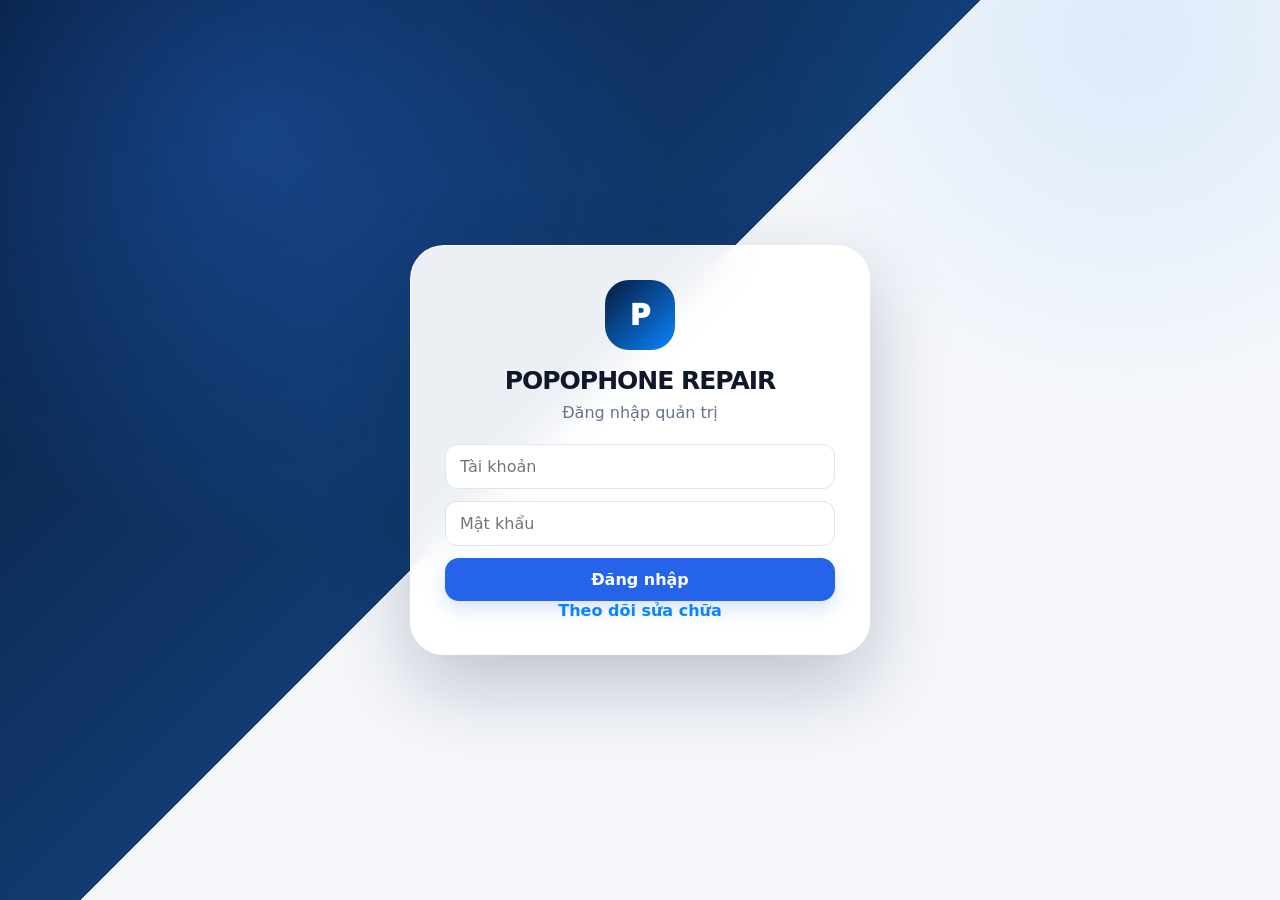
==== commit 23fa328a: "Add files via upload" ====
--- a/index.html
+++ b/index.html
@@ -1,208 +1 @@
-<!DOCTYPE html>
-<html lang="vi">
-<head>
-  <meta charset="UTF-8" />
-  <meta name="viewport" content="width=device-width, initial-scale=1.0" />
-  <title>POPOPHONE Repair</title>
-  <link rel="stylesheet" href="css/style.css?v=16.0-mobile-sheet-ui" />
-</head>
-<body class="public-body">
-  <header class="public-header">
-    <div class="public-brand">
-      <div class="brand-mark">P</div>
-      <div>
-        POPOPHONE Repair
-        <small>Tiếp nhận & tra cứu</small>
-      </div>
-    </div>
-    <a class="ghost-btn" href="login.html">Đăng nhập quản trị</a>
-  </header>
-
-  <main class="public-main">
-    <section class="public-hero">
-      <div>
-        <span class="eyebrow">POPOPHONE</span>
-        <h1>PHIẾU TIẾP NHẬN SỮA CHỮA</h1>
-        <p>1. Nhập thông tin 2. Lưu phiếu 3. In phiếu.</p>
-      </div>
-      <div class="public-hero-steps">
-        <span>1. Nhận máy</span>
-        <span>2. KTV xử lý</span>
-        <span>3. Trả khách</span>
-      </div>
-    </section>
-    <div class="mobile-tabs">
-      <button class="active" data-public-tab="receive">📥 Tiếp nhận</button>
-      <button data-public-tab="search">🔍 Tra cứu</button>
-    </div>
-
-    <section id="receive" class="public-tab form-panel">
-      <div class="panel-head">
-        <div>
-          <h2>Tiếp nhận sửa chữa</h2>
-        </div>
-      </div>
-
-      <form id="receiveForm" class="form-grid">
-        <label>
-          <span>IMEI / Serial *</span>
-          <input name="imei" required inputmode="numeric" maxlength="6" pattern="\d{6}" placeholder="Nhập đúng 6 số cuối IMEI" autocomplete="off" />
-          
-        </label>
-
-        <label>
-          <span>Sản phẩm / Dòng máy *</span>
-          <select name="product" id="receiveProduct" required></select>
-        </label>
-
-        <label>
-          <span>Chi nhánh nhận *</span>
-          <select name="branch" required>
-            <option>113</option>
-            <option>148</option>
-          </select>
-        </label>
-
-        <label>
-          <span>Tên khách hàng *</span>
-          <input name="customer" required placeholder="Tên khách" />
-        </label>
-
-        <label>
-          <span>Số điện thoại *</span>
-          <input name="phone" required inputmode="numeric" maxlength="10" pattern="0\d{9}" placeholder="VD: 0901234567" autocomplete="off" />
-          
-        </label>
-
-        <label>
-          <span>Loại dịch vụ *</span>
-          <select name="serviceType" id="receiveServiceType" required></select>
-        </label>
-
-        <label class="span-3">
-          <span>Tình trạng khi nhận máy *</span>
-          <textarea name="receiveStatus" required placeholder="VD: full chức năng, pin bảo trì, màn trầy..."></textarea>
-        </label>
-
-        <div class="span-3 form-field request-field">
-          <span>Yêu cầu sửa chữa *</span>
-          <div class="multi-service" id="receiveRequestBox">
-            <button type="button" class="multi-service-trigger" id="receiveRequestTrigger" onclick="openServicePicker(event)">
-              <span id="receiveRequestTriggerText">+ Chọn dịch vụ sửa chữa</span>
-              <span class="multi-service-trigger-arrow" aria-hidden="true">›</span>
-            </button>
-            <div class="multi-service-tags" id="receiveRequestTags"></div>
-
-          </div>
-          <input type="hidden" name="request" id="receiveRequest" value="" />
-        </div>
-
-        <label class="span-3">
-          <span>Ghi chú tiếp nhận</span>
-          <textarea name="receiveNote" placeholder="VD: mật khẩu, phụ kiện kèm theo..."></textarea>
-        </label>
-
-        <label>
-          <span>Hẹn trả</span>
-          <input name="appointment" type="datetime-local" />
-        </label>
-
-        <label>
-          <span>Giá dự kiến / Báo giá</span>
-          <input name="estimate" type="number" placeholder="0" />
-        </label>
-
-        <label>
-          <span>Nhân viên tiếp nhận *</span>
-          <select name="staff" id="receiveStaff" required></select>
-        </label>
-
-        <label>
-          <span>FaceID</span>
-          <select name="faceId">
-            <option>Bình thường</option>
-            <option>Lỗi</option>
-            <option>Không test được</option>
-          </select>
-        </label>
-
-        <label>
-          <span>Màn hình</span>
-          <select name="screen">
-            <option>Bình thường</option>
-            <option>Lỗi</option>
-            <option>Không test được</option>
-          </select>
-        </label>
-
-        <label>
-          <span>Camera/Mic</span>
-          <select name="cameraMic">
-            <option>Bình thường</option>
-            <option>Lỗi</option>
-            <option>Không test được</option>
-          </select>
-        </label>
-
-        <label>
-          <span>Loa</span>
-          <select name="speaker">
-            <option>Bình thường</option>
-            <option>Lỗi</option>
-            <option>Không test được</option>
-          </select>
-        </label>
-
-        <div class="form-actions">
-          <button type="reset" class="ghost-btn">Nhập lại</button>
-          <button type="submit" class="primary-btn">Lưu phiếu</button>
-          <button id="btnPrint" type="button" class="ghost-btn">In phiếu nhận</button>
-        </div>
-      </form>
-    </section>
-
-    <section id="search" class="public-tab form-panel hidden">
-      <div class="panel-head">
-        <div>
-          <h2>Tra cứu sửa chữa</h2>
-          <p>Tìm nhanh theo mã sửa chữa, IMEI, SĐT hoặc tên khách hàng.</p>
-        </div>
-      </div>
-
-      <div class="search-row" style="grid-template-columns: 1fr auto;">
-        <input id="publicKeyword" placeholder="Nhập mã SC / IMEI / SĐT / tên khách" />
-        <button class="primary-btn" onclick="publicSearch()">Tìm</button>
-      </div>
-
-      <div class="table-wrap">
-        <table>
-          <thead>
-            <tr>
-              <th>Mã</th>
-              <th>Máy</th>
-              <th>Khách</th>
-              <th>SĐT</th>
-              <th>Dịch vụ sửa chữa</th>
-              <th>Trạng thái</th>
-              <th>Hẹn trả</th>
-              <th>Báo giá</th>
-              <th>Thao tác</th>
-            </tr>
-          </thead>
-          <tbody id="publicResults">
-            <tr><td colspan="9">Nhập từ khóa để tra cứu.</td></tr>
-          </tbody>
-        </table>
-      </div>
-    </section>
-  </main>
-
-
-  <div id="modal" class="modal"></div>
-  <div id="printArea" class="print-area"></div>
-
-  <script src="js/config.js"></script>
-  <script src="js/mock.js"></script>
-  <script src="js/public.js?v=17.0-service-picker"></script>
-</body>
-</html>
+<!doctype html><html lang="vi"><head><meta charset="UTF-8"><meta name="viewport" content="width=device-width,initial-scale=1"><meta http-equiv="refresh" content="0;url=login.html"><title>POPOPHONE · Theo dõi sửa chữa</title></head><body><a href="login.html">Đăng nhập theo dõi sửa chữa</a></body></html>
